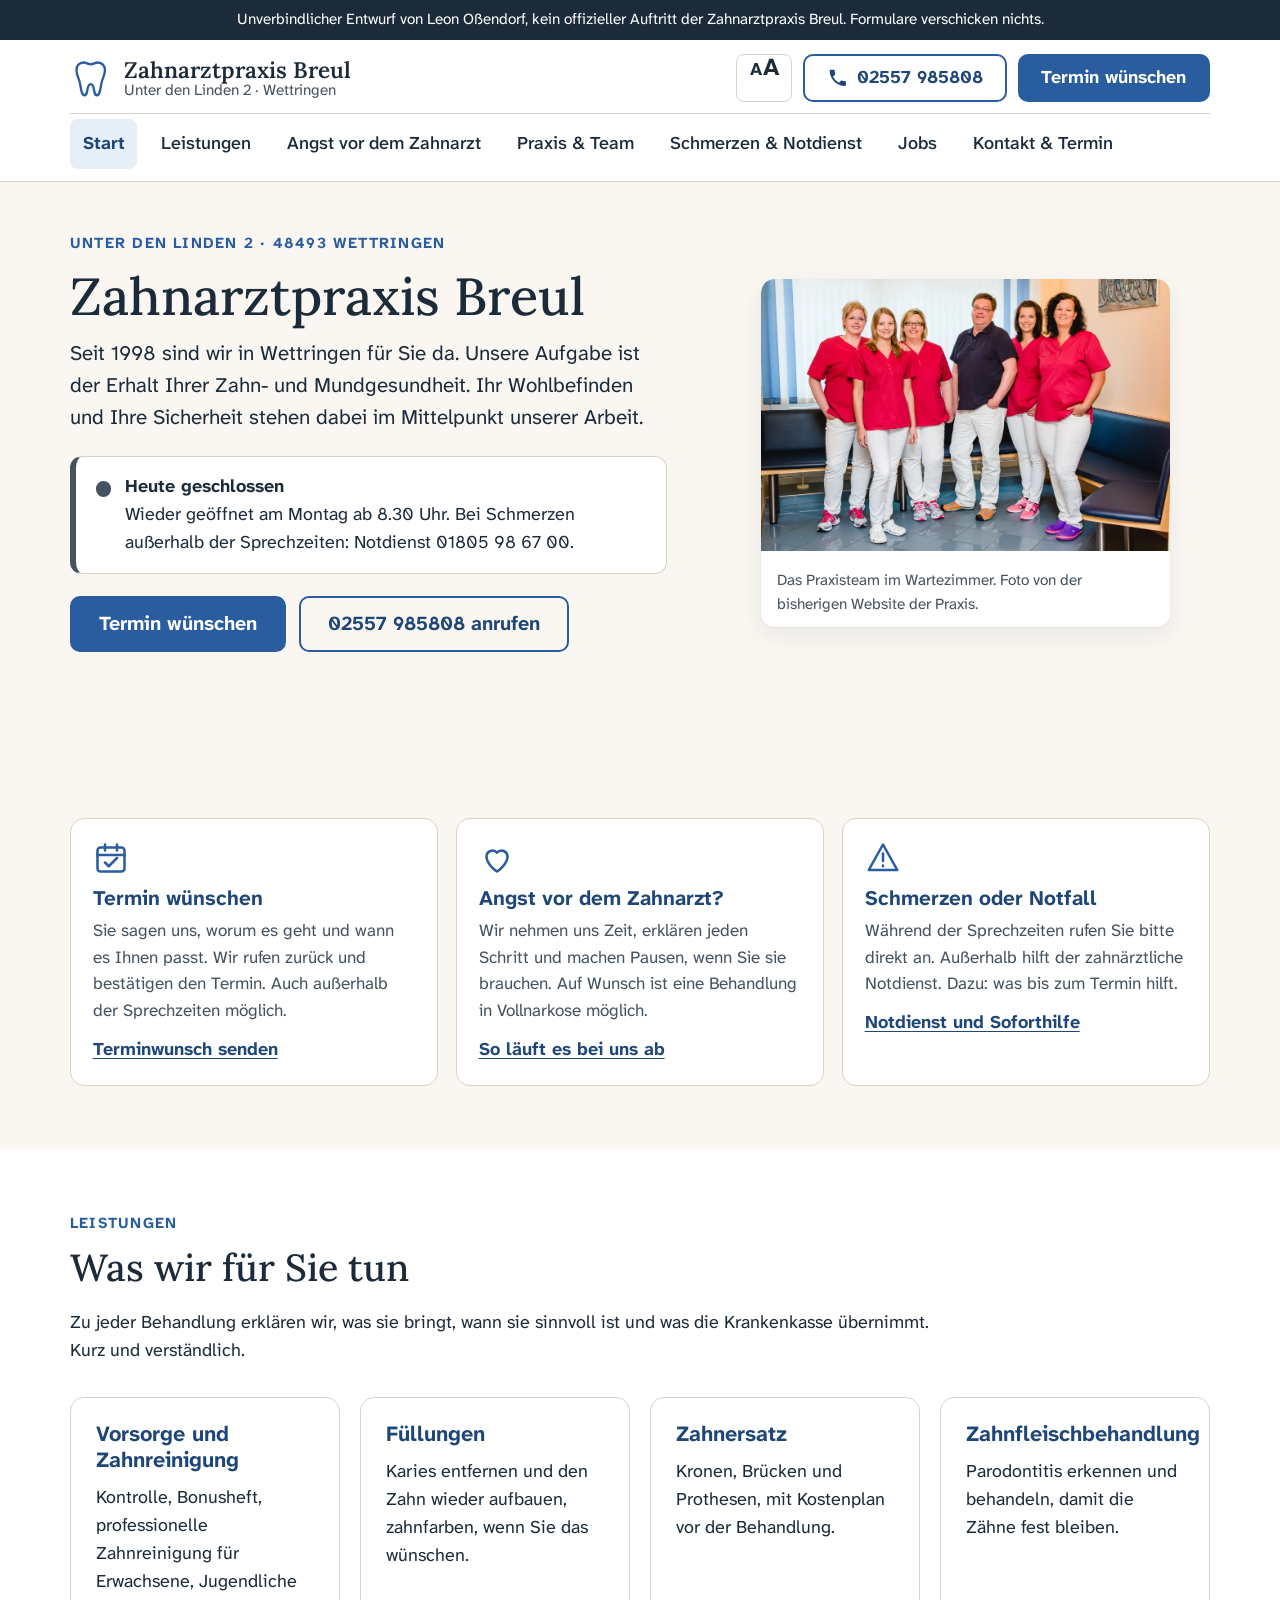
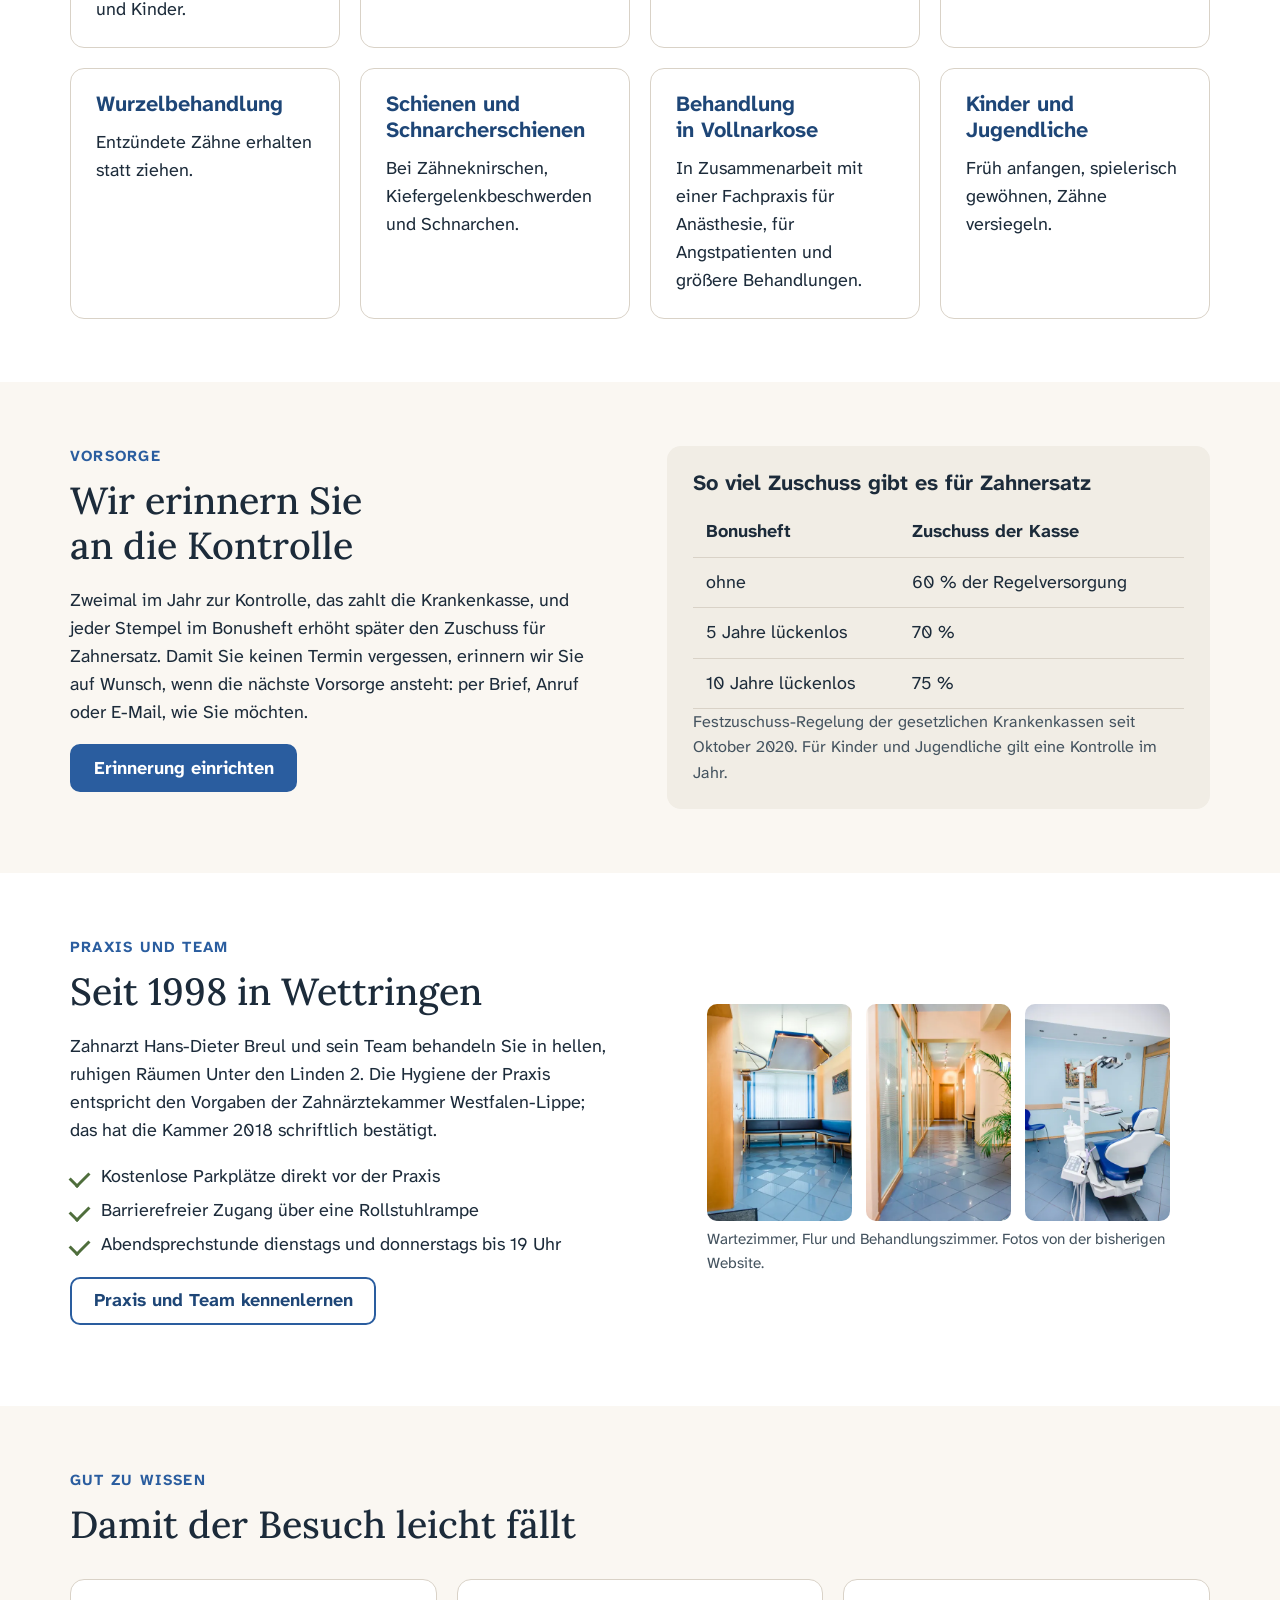
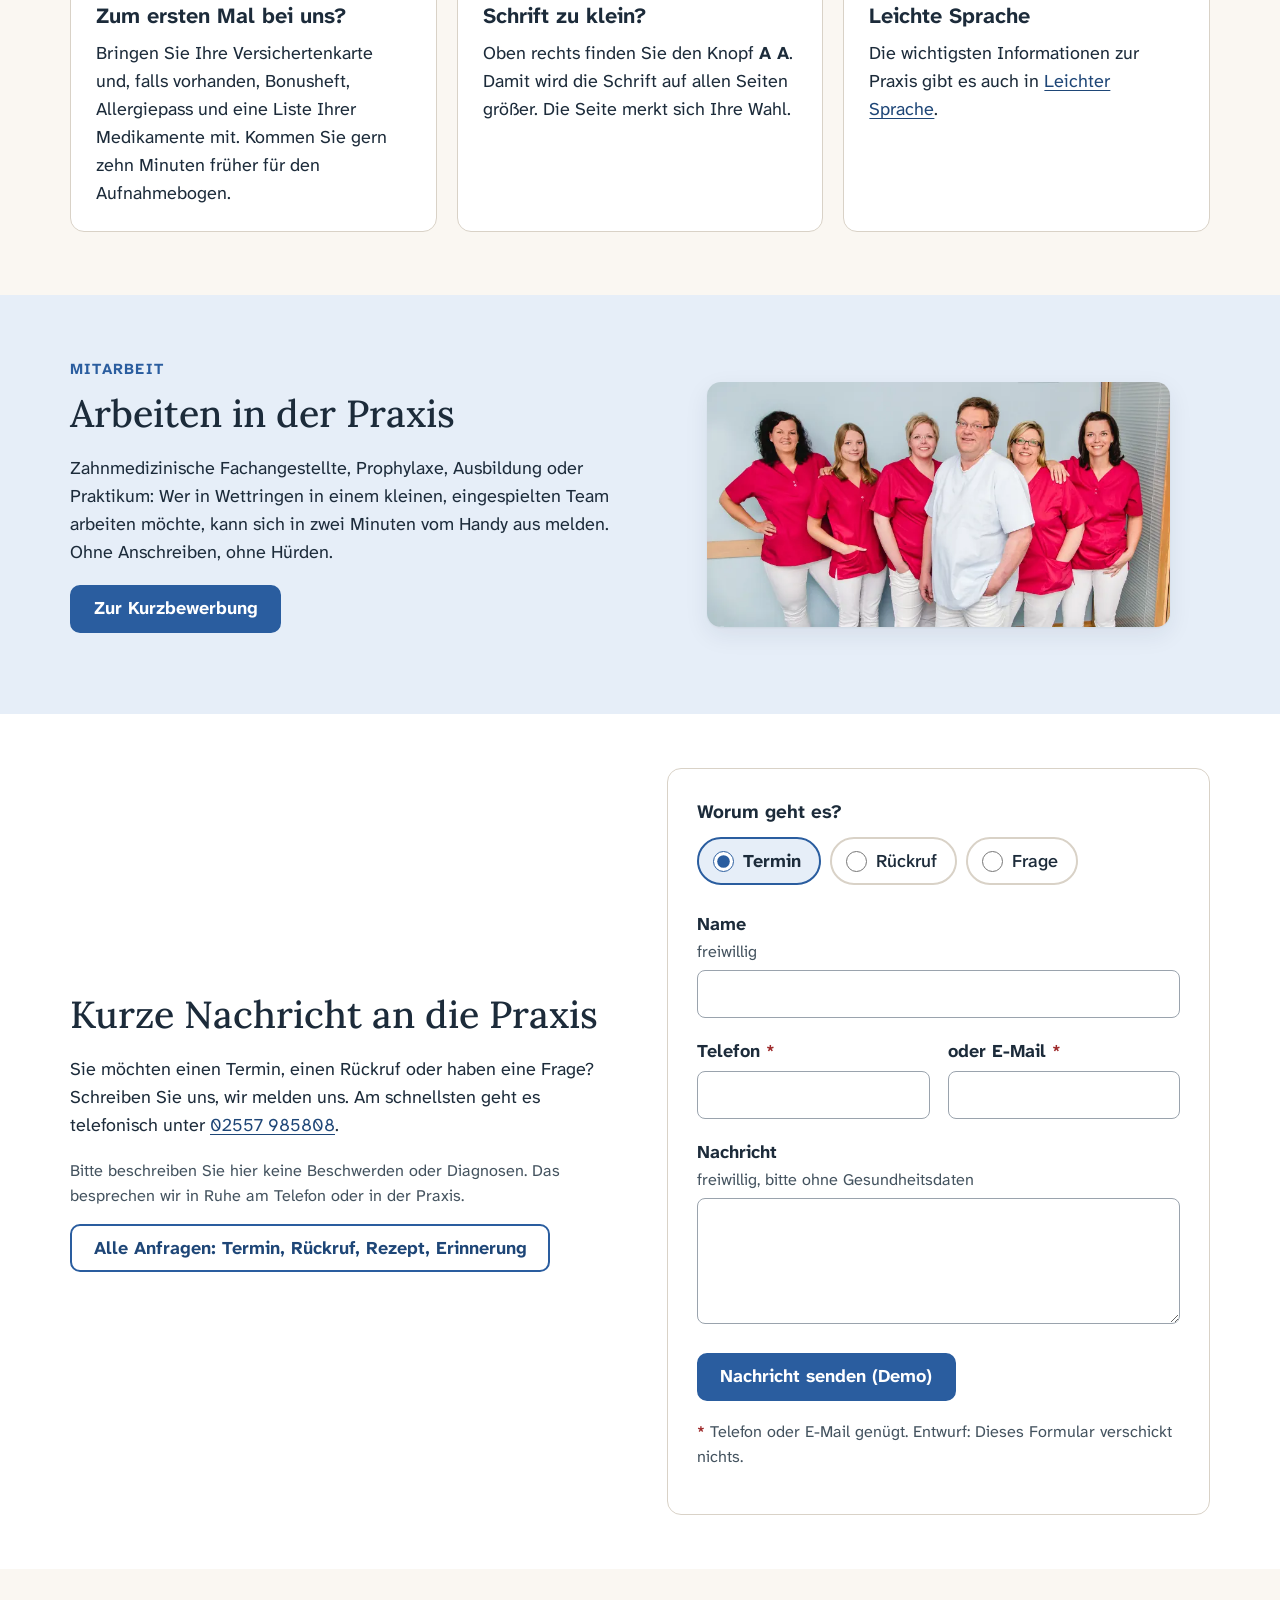
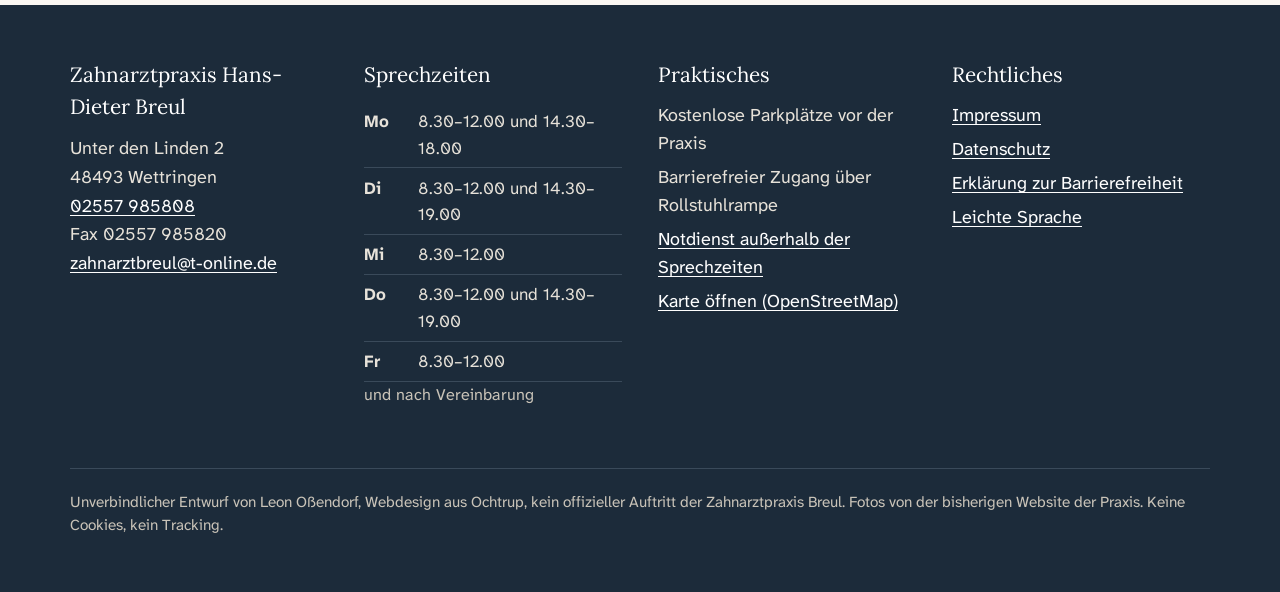
==== index.html @ e7b69e79 "Entwurf Zahnarztpraxis Breul: 11 Seiten, barrierefrei, Demo-Formulare Co-Authored-By: Claude Fable 5" ====
<!DOCTYPE html>
<html lang="de">
<head>
<meta charset="utf-8">
<meta name="viewport" content="width=device-width, initial-scale=1">
<title>Zahnarztpraxis in Wettringen · Zahnarztpraxis Breul, Wettringen</title>
<meta name="description" content="Zahnarztpraxis Hans-Dieter Breul, Unter den Linden 2, Wettringen. Seit 1998 für Sie da. Termin wünschen, Angst vor dem Zahnarzt, Schmerzen und Notdienst.">
<meta name="robots" content="noindex,nofollow">
<meta name="theme-color" content="#FAF7F2">
<link rel="icon" href="img/favicon.svg" type="image/svg+xml">
<link rel="preload" href="fonts/atkinson-var.woff2" as="font" type="font/woff2" crossorigin>
<link rel="preload" href="fonts/lora-var.woff2" as="font" type="font/woff2" crossorigin>
<link rel="stylesheet" href="css/main.css">
<script>try{if(localStorage.getItem('schrift')==='gross')document.documentElement.classList.add('schrift-gross')}catch(e){}</script>
</head>
<body class="seite-start">
<a class="skip" href="#inhalt">Zum Inhalt springen</a>
<header class="kopf">
  <p class="entwurf">Unverbindlicher Entwurf von Leon Oßendorf, kein offizieller Auftritt der Zahnarztpraxis Breul. Formulare verschicken nichts.</p>
  <div class="kopf-innen">
    <a class="marke" href="index.html" aria-label="Zahnarztpraxis Breul, zur Startseite">
      <svg class="marke-zahn" viewBox="0 0 32 32" aria-hidden="true" focusable="false"><path d="M10.5 3.5c-3.2 0-5.5 2.4-5.5 6 0 3.3 1.3 5.2 2.2 8.1.8 2.6 1 6 2 9.2.4 1.3 1.2 2 2 2 1.3 0 1.8-1.5 2.1-3.3.4-2.4.6-5.3 2.7-5.3s2.3 2.9 2.7 5.3c.3 1.8.8 3.3 2.1 3.3.8 0 1.6-.7 2-2 1-3.2 1.2-6.6 2-9.2.9-2.9 2.2-4.8 2.2-8.1 0-3.6-2.3-6-5.5-6-2.2 0-3.2 1.4-5.5 1.4s-3.3-1.4-5.5-1.4z"/></svg>
      <span class="marke-text"><span class="marke-name">Zahnarztpraxis Breul</span><span class="marke-ort">Unter den Linden 2 · Wettringen</span></span>
    </a>
    <nav class="haupt" aria-label="Hauptmenü">
      <button class="menue-knopf" type="button" aria-expanded="false" aria-controls="menue">Menü</button>
      <ul id="menue" class="menue">
        <li><a href="index.html" aria-current="page">Start</a></li>
        <li><a href="leistungen.html">Leistungen</a></li>
        <li><a href="angst.html">Angst vor dem Zahnarzt</a></li>
        <li><a href="praxis.html">Praxis &amp; Team</a></li>
        <li><a href="schmerzen.html">Schmerzen &amp; Notdienst</a></li>
        <li><a href="jobs.html">Jobs</a></li>
        <li><a href="kontakt.html">Kontakt &amp; Termin</a></li>
      </ul>
    </nav>
    <div class="kopf-aktionen">
      <button class="schrift-knopf" type="button" aria-pressed="false" title="Schrift größer oder kleiner">A<span aria-hidden="true">A</span><span class="sr">Schrift größer</span></button>
      <a class="knopf knopf-leise" href="tel:+492557985808"><svg viewBox="0 0 24 24" aria-hidden="true" focusable="false"><path d="M6.6 10.8a15.1 15.1 0 0 0 6.6 6.6l2.2-2.2a1 1 0 0 1 1-.25c1.1.37 2.3.57 3.6.57a1 1 0 0 1 1 1V20a1 1 0 0 1-1 1A17 17 0 0 1 3 4a1 1 0 0 1 1-1h3.5a1 1 0 0 1 1 1c0 1.25.2 2.45.57 3.57a1 1 0 0 1-.25 1L6.6 10.8z"/></svg>02557 985808</a>
      <a class="knopf" href="kontakt.html#termin">Termin wünschen</a>
    </div>
  </div>
</header>
<main id="inhalt" tabindex="-1">
<section class="hero">
  <div class="innen hero-raster">
    <div>
      <span class="ueberzeile">Unter den Linden 2 · 48493 Wettringen</span>
      <h1>Zahnarztpraxis Breul</h1>
      <p class="lead">Seit 1998 sind wir in Wettringen für Sie da. Unsere Aufgabe ist der Erhalt Ihrer Zahn- und Mundgesundheit. Ihr Wohlbefinden und Ihre Sicherheit stehen dabei im Mittelpunkt unserer Arbeit.</p>
      <div id="status-heute" class="status">
        <span class="status-punkt" aria-hidden="true"></span>
        <p><strong>Sprechzeiten</strong><span>Mo 8.30–12.00 und 14.30–18.00 · Di 8.30–12.00 und 14.30–19.00 · Mi 8.30–12.00 · Do 8.30–12.00 und 14.30–19.00 · Fr 8.30–12.00 Uhr, und nach Vereinbarung.</span></p>
      </div>
      <div class="knopfreihe">
        <a class="knopf knopf-gross" href="kontakt.html#termin">Termin wünschen</a>
        <a class="knopf knopf-leise knopf-gross" href="tel:+492557985808">02557 985808 anrufen</a>
      </div>
    </div>
    <figure class="hero-bild">
      <picture>
        <source srcset="img/team-wartezimmer.webp" type="image/webp">
        <img src="img/team-wartezimmer.jpg" width="1000" height="671" alt="Das Praxisteam der Zahnarztpraxis Breul: fünf Mitarbeiterinnen in roten Kasacks und Zahnarzt Hans-Dieter Breul in der Mitte, im Wartezimmer der Praxis." fetchpriority="high">
      </picture>
      <figcaption>Das Praxisteam im Wartezimmer. Foto von der bisherigen Website der Praxis.</figcaption>
    </figure>
  </div>
</section>

<section class="abschnitt" aria-labelledby="einstiege-titel">
  <div class="innen">
    <h2 id="einstiege-titel" class="sr">Schnell zum richtigen Weg</h2>
    <div class="einstiege">
      <a class="einstieg" href="kontakt.html#termin">
        <svg viewBox="0 0 24 24" aria-hidden="true" focusable="false"><rect x="3" y="5" width="18" height="16" rx="2"/><path d="M3 10h18M8 3v4M16 3v4M8 15l2.5 2.5L16 12"/></svg>
        <h3>Termin wünschen</h3>
        <p>Sie sagen uns, worum es geht und wann es Ihnen passt. Wir rufen zurück und bestätigen den Termin. Auch außerhalb der Sprechzeiten möglich.</p>
        <span class="weiter">Terminwunsch senden</span>
      </a>
      <a class="einstieg" href="angst.html">
        <svg viewBox="0 0 24 24" aria-hidden="true" focusable="false"><path d="M12 21s-7-4.6-7-10a4 4 0 0 1 7-2.6A4 4 0 0 1 19 11c0 5.4-7 10-7 10z"/></svg>
        <h3>Angst vor dem Zahnarzt?</h3>
        <p>Wir nehmen uns Zeit, erklären jeden Schritt und machen Pausen, wenn Sie sie brauchen. Auf Wunsch ist eine Behandlung in Vollnarkose möglich.</p>
        <span class="weiter">So läuft es bei uns ab</span>
      </a>
      <a class="einstieg" href="schmerzen.html">
        <svg viewBox="0 0 24 24" aria-hidden="true" focusable="false"><path d="M12 3 2.5 20h19L12 3z"/><path d="M12 9v5M12 17v.5"/></svg>
        <h3>Schmerzen oder Notfall</h3>
        <p>Während der Sprechzeiten rufen Sie bitte direkt an. Außerhalb hilft der zahnärztliche Notdienst. Dazu: was bis zum Termin hilft.</p>
        <span class="weiter">Notdienst und Soforthilfe</span>
      </a>
    </div>
  </div>
</section>

<section class="abschnitt abschnitt-hell" aria-labelledby="leistungen-titel">
  <div class="innen">
    <div class="abschnitt-kopf">
      <span class="ueberzeile">Leistungen</span>
      <h2 id="leistungen-titel">Was wir für Sie tun</h2>
      <p>Zu jeder Behandlung erklären wir, was sie bringt, wann sie sinnvoll ist und was die Krankenkasse übernimmt. Kurz und verständlich.</p>
    </div>
    <div class="raster raster-4">
      <a class="karte karte-link" href="leistungen.html#vorsorge"><h3>Vorsorge und Zahnreinigung</h3><p>Kontrolle, Bonusheft, professionelle Zahnreinigung für Erwachsene, Jugendliche und Kinder.</p></a>
      <a class="karte karte-link" href="leistungen.html#fuellungen"><h3>Füllungen</h3><p>Karies entfernen und den Zahn wieder aufbauen, zahnfarben, wenn Sie das wünschen.</p></a>
      <a class="karte karte-link" href="leistungen.html#zahnersatz"><h3>Zahnersatz</h3><p>Kronen, Brücken und Prothesen, mit Kostenplan vor der Behandlung.</p></a>
      <a class="karte karte-link" href="leistungen.html#zahnfleisch"><h3>Zahnfleischbehandlung</h3><p>Parodontitis erkennen und behandeln, damit die Zähne fest bleiben.</p></a>
      <a class="karte karte-link" href="leistungen.html#wurzel"><h3>Wurzelbehandlung</h3><p>Entzündete Zähne erhalten statt ziehen.</p></a>
      <a class="karte karte-link" href="leistungen.html#schienen"><h3>Schienen und Schnarcherschienen</h3><p>Bei Zähneknirschen, Kiefergelenkbeschwerden und Schnarchen.</p></a>
      <a class="karte karte-link" href="leistungen.html#narkose"><h3>Behandlung in Vollnarkose</h3><p>In Zusammenarbeit mit einer Fachpraxis für Anästhesie, für Angstpatienten und größere Behandlungen.</p></a>
      <a class="karte karte-link" href="leistungen.html#kinder"><h3>Kinder und Jugendliche</h3><p>Früh anfangen, spielerisch gewöhnen, Zähne versiegeln.</p></a>
    </div>
  </div>
</section>

<section class="abschnitt" aria-labelledby="recall-titel">
  <div class="innen zwei">
    <div>
      <span class="ueberzeile">Vorsorge</span>
      <h2 id="recall-titel">Wir erinnern Sie an die Kontrolle</h2>
      <p>Zweimal im Jahr zur Kontrolle, das zahlt die Krankenkasse, und jeder Stempel im Bonusheft erhöht später den Zuschuss für Zahnersatz. Damit Sie keinen Termin vergessen, erinnern wir Sie auf Wunsch, wenn die nächste Vorsorge ansteht: per Brief, Anruf oder E-Mail, wie Sie möchten.</p>
      <p><a class="knopf" href="kontakt.html#erinnerung">Erinnerung einrichten</a></p>
    </div>
    <div class="karte karte-ruhig">
      <h3>So viel Zuschuss gibt es für Zahnersatz</h3>
      <table class="tabelle" aria-label="Festzuschuss der Krankenkasse für Zahnersatz je nach Bonusheft">
        <tr><th scope="col">Bonusheft</th><th scope="col">Zuschuss der Kasse</th></tr>
        <tr><td>ohne</td><td>60 % der Regelversorgung</td></tr>
        <tr><td>5 Jahre lückenlos</td><td>70 %</td></tr>
        <tr><td>10 Jahre lückenlos</td><td>75 %</td></tr>
      </table>
      <p class="klein">Festzuschuss-Regelung der gesetzlichen Krankenkassen seit Oktober 2020. Für Kinder und Jugendliche gilt eine Kontrolle im Jahr.</p>
    </div>
  </div>
</section>

<section class="abschnitt abschnitt-hell" aria-labelledby="praxis-titel">
  <div class="innen">
    <div class="zwei">
      <div>
        <span class="ueberzeile">Praxis und Team</span>
        <h2 id="praxis-titel">Seit 1998 in Wettringen</h2>
        <p>Zahnarzt Hans-Dieter Breul und sein Team behandeln Sie in hellen, ruhigen Räumen Unter den Linden 2. Die Hygiene der Praxis entspricht den Vorgaben der Zahnärztekammer Westfalen-Lippe; das hat die Kammer 2018 schriftlich bestätigt.</p>
        <ul class="liste-haken">
          <li>Kostenlose Parkplätze direkt vor der Praxis</li>
          <li>Barrierefreier Zugang über eine Rollstuhlrampe</li>
          <li>Abendsprechstunde dienstags und donnerstags bis 19 Uhr</li>
        </ul>
        <p><a class="knopf knopf-leise" href="praxis.html">Praxis und Team kennenlernen</a></p>
      </div>
      <figure>
        <div class="bildzeile">
          <picture><source srcset="img/wartezimmer.webp" type="image/webp"><img src="img/wartezimmer.jpg" width="400" height="600" alt="Wartezimmer mit blauer Sitzbank, hellen Vorhängen und blau gefliestem Boden." loading="lazy"></picture>
          <picture><source srcset="img/flur.webp" type="image/webp"><img src="img/flur.jpg" width="400" height="600" alt="Heller Flur der Praxis mit Glaswänden, Holztüren und einer Palme." loading="lazy"></picture>
          <picture><source srcset="img/behandlungszimmer.webp" type="image/webp"><img src="img/behandlungszimmer.jpg" width="400" height="600" alt="Behandlungszimmer mit blauem Behandlungsstuhl und Bildschirm." loading="lazy"></picture>
        </div>
        <figcaption>Wartezimmer, Flur und Behandlungszimmer. Fotos von der bisherigen Website.</figcaption>
      </figure>
    </div>
  </div>
</section>

<section class="abschnitt" aria-labelledby="gut-titel">
  <div class="innen">
    <div class="abschnitt-kopf">
      <span class="ueberzeile">Gut zu wissen</span>
      <h2 id="gut-titel">Damit der Besuch leicht fällt</h2>
    </div>
    <div class="raster raster-3">
      <div class="karte"><h3>Zum ersten Mal bei uns?</h3><p>Bringen Sie Ihre Versichertenkarte und, falls vorhanden, Bonusheft, Allergiepass und eine Liste Ihrer Medikamente mit. Kommen Sie gern zehn Minuten früher für den Aufnahmebogen.</p></div>
      <div class="karte"><h3>Schrift zu klein?</h3><p>Oben rechts finden Sie den Knopf <strong>A A</strong>. Damit wird die Schrift auf allen Seiten größer. Die Seite merkt sich Ihre Wahl.</p></div>
      <div class="karte"><h3>Leichte Sprache</h3><p>Die wichtigsten Informationen zur Praxis gibt es auch in <a href="leichte-sprache.html">Leichter Sprache</a>.</p></div>
    </div>
  </div>
</section>

<section class="abschnitt abschnitt-blau" aria-labelledby="jobs-titel">
  <div class="innen zwei">
    <div>
      <span class="ueberzeile">Mitarbeit</span>
      <h2 id="jobs-titel">Arbeiten in der Praxis</h2>
      <p>Zahnmedizinische Fachangestellte, Prophylaxe, Ausbildung oder Praktikum: Wer in Wettringen in einem kleinen, eingespielten Team arbeiten möchte, kann sich in zwei Minuten vom Handy aus melden. Ohne Anschreiben, ohne Hürden.</p>
      <p><a class="knopf" href="jobs.html">Zur Kurzbewerbung</a></p>
    </div>
    <figure class="bild-rund">
      <picture><source srcset="img/team.webp" type="image/webp"><img src="img/team.jpg" width="756" height="400" alt="Das Team der Praxis vor einer hellblauen Wand, alle lächeln in die Kamera." loading="lazy"></picture>
    </figure>
  </div>
</section>

<section class="kurzform abschnitt-hell" aria-labelledby="kurzform-titel">
  <div class="innen">
    <div class="zwei">
      <div>
        <h2 id="kurzform-titel">Kurze Nachricht an die Praxis</h2>
        <p>Sie möchten einen Termin, einen Rückruf oder haben eine Frage? Schreiben Sie uns, wir melden uns. Am schnellsten geht es telefonisch unter <a href="tel:+492557985808">02557 985808</a>.</p>
        <p class="klein">Bitte beschreiben Sie hier keine Beschwerden oder Diagnosen. Das besprechen wir in Ruhe am Telefon oder in der Praxis.</p>
        <p><a href="kontakt.html" class="knopf knopf-leise">Alle Anfragen: Termin, Rückruf, Rezept, Erinnerung</a></p>
      </div>
      <form class="formular demo" data-bestaetigung="kurzform-ok" aria-describedby="kurzform-hinweis">
        <div class="fehler" role="alert"></div>
        <fieldset>
          <legend>Worum geht es?</legend>
          <div class="chips">
            <label class="chip"><input type="radio" name="kurz-anliegen" value="Termin" checked>Termin</label>
            <label class="chip"><input type="radio" name="kurz-anliegen" value="Rückruf">Rückruf</label>
            <label class="chip"><input type="radio" name="kurz-anliegen" value="Frage">Frage</label>
          </div>
        </fieldset>
        <div class="feld"><label for="kf-name">Name <span class="tipp">freiwillig</span></label><input id="kf-name" name="name" type="text" autocomplete="name"></div>
        <div class="zwei-felder">
          <div class="feld"><label for="kf-tel">Telefon <span class="pflicht" aria-hidden="true">*</span></label><input id="kf-tel" name="telefon" type="tel" autocomplete="tel" inputmode="tel"></div>
          <div class="feld"><label for="kf-mail">oder E-Mail <span class="pflicht" aria-hidden="true">*</span></label><input id="kf-mail" name="email" type="email" autocomplete="email" inputmode="email"></div>
        </div>
        <div class="feld"><label for="kf-text">Nachricht <span class="tipp">freiwillig, bitte ohne Gesundheitsdaten</span></label><textarea id="kf-text" name="nachricht" rows="3"></textarea></div>
        <button class="knopf" type="submit">Nachricht senden (Demo)</button>
        <p id="kurzform-hinweis" class="formular-hinweis"><span class="pflicht" aria-hidden="true">*</span> Telefon oder E-Mail genügt. Entwurf: Dieses Formular verschickt nichts.</p>
      </form>
      <div id="kurzform-ok" class="bestaetigung" role="status">
        <h3>Danke, Ihre Nachricht ist angekommen.</h3>
        <p>So würde es in der fertigen Website laufen: Die Praxis bekommt Ihre Nachricht per E-Mail und meldet sich in der Regel am nächsten Werktag während der Sprechzeiten. Bei Schmerzen rufen Sie bitte direkt an: <a href="tel:+492557985808">02557 985808</a>.</p>
      </div>
    </div>
  </div>
</section>

</main>
<footer class="fuss">
  <div class="fuss-innen">
    <div>
      <p class="fuss-titel">Zahnarztpraxis Hans-Dieter Breul</p>
      <address>Unter den Linden 2<br>48493 Wettringen<br><a href="tel:+492557985808">02557 985808</a><br>Fax 02557 985820<br><a href="mailto:zahnarztbreul@t-online.de">zahnarztbreul@t-online.de</a></address>
    </div>
    <div>
      <p class="fuss-titel">Sprechzeiten</p>
      <table class="zeiten" aria-label="Sprechzeiten">
        <tr><th scope="row">Mo</th><td>8.30–12.00 und 14.30–18.00</td></tr>
        <tr><th scope="row">Di</th><td>8.30–12.00 und 14.30–19.00</td></tr>
        <tr><th scope="row">Mi</th><td>8.30–12.00</td></tr>
        <tr><th scope="row">Do</th><td>8.30–12.00 und 14.30–19.00</td></tr>
        <tr><th scope="row">Fr</th><td>8.30–12.00</td></tr>
      </table>
      <p class="klein">und nach Vereinbarung</p>
    </div>
    <div>
      <p class="fuss-titel">Praktisches</p>
      <ul class="liste-schlicht">
        <li>Kostenlose Parkplätze vor der Praxis</li>
        <li>Barrierefreier Zugang über Rollstuhlrampe</li>
        <li><a href="schmerzen.html">Notdienst außerhalb der Sprechzeiten</a></li>
        <li><a href="https://www.openstreetmap.org/?mlat=52.2078&amp;mlon=7.3193#map=17/52.2078/7.3193" rel="noopener">Karte öffnen (OpenStreetMap)</a></li>
      </ul>
    </div>
    <div>
      <p class="fuss-titel">Rechtliches</p>
      <ul class="liste-schlicht">
        <li><a href="impressum.html">Impressum</a></li>
        <li><a href="datenschutz.html">Datenschutz</a></li>
        <li><a href="barrierefreiheit.html">Erklärung zur Barrierefreiheit</a></li>
        <li><a href="leichte-sprache.html">Leichte Sprache</a></li>
      </ul>
    </div>
  </div>
  <p class="fuss-hinweis">Unverbindlicher Entwurf von Leon Oßendorf, Webdesign aus Ochtrup, kein offizieller Auftritt der Zahnarztpraxis Breul. Fotos von der bisherigen Website der Praxis. Keine Cookies, kein Tracking.</p>
</footer>
<nav class="leiste" aria-label="Schnellzugriff">
  <a href="tel:+492557985808"><svg viewBox="0 0 24 24" aria-hidden="true" focusable="false"><path d="M6.6 10.8a15.1 15.1 0 0 0 6.6 6.6l2.2-2.2a1 1 0 0 1 1-.25c1.1.37 2.3.57 3.6.57a1 1 0 0 1 1 1V20a1 1 0 0 1-1 1A17 17 0 0 1 3 4a1 1 0 0 1 1-1h3.5a1 1 0 0 1 1 1c0 1.25.2 2.45.57 3.57a1 1 0 0 1-.25 1L6.6 10.8z"/></svg>Anrufen</a>
  <a href="kontakt.html#termin"><svg viewBox="0 0 24 24" aria-hidden="true" focusable="false"><path d="M7 2h2v2h6V2h2v2h3a1 1 0 0 1 1 1v15a2 2 0 0 1-2 2H5a2 2 0 0 1-2-2V5a1 1 0 0 1 1-1h3V2zm12 8H5v10h14V10z"/></svg>Termin</a>
  <a href="schmerzen.html"><svg viewBox="0 0 24 24" aria-hidden="true" focusable="false"><path d="M12 2 1 21h22L12 2zm0 6 6.5 11h-13L12 8zm-1 4v4h2v-4h-2zm0 5v2h2v-2h-2z"/></svg>Notdienst</a>
</nav>
<script src="js/main.js" defer></script>
</body>
</html>
---- css/main.css ----
/* Zahnarztpraxis Breul, Entwurf. Ruhig, hell, gut lesbar. Schriften lokal. */
@font-face{font-family:"Atkinson Hyperlegible Next";src:url("../fonts/atkinson-var.woff2") format("woff2");font-weight:200 800;font-display:swap}
@font-face{font-family:"Lora";src:url("../fonts/lora-var.woff2") format("woff2");font-weight:400 700;font-display:swap}

:root{
  --bg:#FAF7F2;
  --flaeche:#FFFFFF;
  --flaeche-2:#F1EDE5;
  --tinte:#1C2B3A;
  --tinte-2:#44535F;
  --blau:#2A5D9F;
  --blau-dunkel:#1E4677;
  --blau-hell:#E6EEF8;
  --gruen:#4F6E3C;
  --gruen-hell:#E7EEDD;
  --rot:#9E2A2B;
  --rot-hell:#F8E6E6;
  --linie:#D9D2C7;
  --fokus:#1C2B3A;
  --radius:14px;
  --mass:72ch;
  --schrift:"Atkinson Hyperlegible Next",system-ui,-apple-system,"Segoe UI",sans-serif;
  --serif:"Lora",Georgia,"Times New Roman",serif;
  --schatten:0 1px 2px rgba(28,43,58,.06),0 8px 24px rgba(28,43,58,.08);
}
html{font-size:112.5%;scroll-behavior:smooth;-webkit-text-size-adjust:100%}
html.schrift-gross{font-size:135%}
@media (prefers-reduced-motion:reduce){html{scroll-behavior:auto}*,*::before,*::after{transition:none!important;animation:none!important}}
*{box-sizing:border-box}
body{margin:0;background:var(--bg);color:var(--tinte);font-family:var(--schrift);line-height:1.55;font-weight:400}
img,svg{max-width:100%;height:auto;display:block}
h1,h2,h3,h4{font-family:var(--serif);font-weight:500;line-height:1.2;color:var(--tinte);margin:0 0 .5em;text-wrap:balance}
h1{font-size:clamp(1.9rem,1.2rem + 2.4vw,2.9rem)}
h2{font-size:clamp(1.5rem,1.1rem + 1.4vw,2.1rem)}
h3{font-size:1.2rem;font-family:var(--schrift);font-weight:700}
p,li,td,th,dd,dt,label,input,select,textarea,button{font-size:1rem}
p{margin:0 0 1em;max-width:var(--mass)}
ul,ol{padding-left:1.3em}
li{margin-bottom:.35em}
a{color:var(--blau-dunkel);text-decoration:underline;text-underline-offset:.15em;text-decoration-thickness:1px}
a:hover{color:var(--blau)}
:focus-visible{outline:3px solid var(--fokus);outline-offset:3px;box-shadow:0 0 0 6px #fff;border-radius:4px}
.sr{position:absolute!important;width:1px;height:1px;padding:0;margin:-1px;overflow:hidden;clip:rect(0,0,0,0);white-space:nowrap;border:0}
.skip{position:absolute;left:1rem;top:-5rem;background:var(--tinte);color:#fff;padding:.7rem 1rem;border-radius:8px;z-index:100;font-weight:700}
.skip:focus{top:1rem}
.klein{font-size:.9rem;color:var(--tinte-2)}
.lead{font-size:1.15rem;max-width:60ch}
.serif{font-family:var(--serif)}
.mitte{text-align:center}
.innen{width:min(1140px,100% - 2.5rem);margin-inline:auto}
.abschnitt{padding:3.5rem 0}
.abschnitt-hell{background:var(--flaeche)}
.abschnitt-blau{background:var(--blau-hell)}
.abschnitt-kopf{max-width:var(--mass);margin-bottom:1.8rem}
.abschnitt-kopf p{margin-bottom:0}
.ueberzeile{display:block;font-family:var(--schrift);font-weight:700;font-size:.85rem;letter-spacing:.08em;text-transform:uppercase;color:var(--blau);margin-bottom:.5rem}

/* Entwurfshinweis */
.entwurf{margin:0;background:var(--tinte);color:#fff;font-size:.85rem;text-align:center;padding:.45rem 1rem;max-width:none}

/* Kopf */
.kopf{background:var(--flaeche);border-bottom:1px solid var(--linie)}
.kopf-innen{width:min(1140px,100% - 2.5rem);margin-inline:auto;display:grid;grid-template-columns:1fr auto;grid-template-areas:"marke aktionen" "haupt haupt";gap:.6rem 1.5rem;align-items:center;padding:.8rem 0 0}
.marke{grid-area:marke}.kopf-aktionen{grid-area:aktionen}.haupt{grid-area:haupt;border-top:1px solid var(--linie);padding:.3rem 0}
.marke{display:flex;align-items:center;gap:.7rem;text-decoration:none;color:var(--tinte)}
.marke-zahn{width:2.3rem;height:2.3rem;fill:none;stroke:var(--blau);stroke-width:1.8;stroke-linejoin:round;flex:none}
.marke-text{display:flex;flex-direction:column;line-height:1.15}
.marke-name{font-family:var(--serif);font-size:1.25rem;font-weight:600}
.marke-ort{font-size:.85rem;color:var(--tinte-2)}
.haupt{grid-column:1 / -1}
.menue{list-style:none;margin:0;padding:0;display:flex;flex-wrap:wrap;gap:.2rem .3rem}
.menue a{display:block;padding:.55rem .8rem;border-radius:8px;text-decoration:none;font-weight:500;color:var(--tinte)}
.menue a:hover{background:var(--flaeche-2)}
.menue a[aria-current="page"]{background:var(--blau-hell);color:var(--blau-dunkel);font-weight:700}
.menue-knopf{display:none}
.kopf-aktionen{display:flex;gap:.6rem;align-items:center;justify-content:flex-end;flex-wrap:wrap}
.schrift-knopf{background:none;border:1px solid var(--linie);border-radius:8px;min-height:48px;min-width:48px;padding:0 .7rem;font-family:var(--schrift);font-weight:700;color:var(--tinte);cursor:pointer;display:inline-flex;align-items:baseline;gap:.05rem;line-height:1}
.schrift-knopf span[aria-hidden]{font-size:1.35em}
.schrift-knopf[aria-pressed="true"]{background:var(--blau-hell);border-color:var(--blau)}
.schrift-knopf:hover{background:var(--flaeche-2)}
@media (min-width:980px){
  .menue{justify-content:flex-start;gap:.2rem .6rem}
  .menue a{padding:.6rem .7rem}
}
@media (max-width:979px){
  .menue-knopf{display:inline-flex;align-items:center;min-height:48px;padding:0 1rem;border:1px solid var(--linie);border-radius:8px;background:var(--flaeche);font-family:var(--schrift);font-weight:700;font-size:1rem;color:var(--tinte);cursor:pointer}
  .menue-knopf::before{content:"";width:1.1rem;height:.8rem;margin-right:.6rem;background:linear-gradient(var(--tinte) 0 2px,transparent 2px 5px,var(--tinte) 5px 7px,transparent 7px 10px,var(--tinte) 10px 12px)}
  .menue{display:none;flex-direction:column;margin-top:.3rem;padding-bottom:.4rem}
  .menue.offen{display:flex}
  .menue a{padding:.8rem .6rem;font-size:1.05rem}
  .haupt{padding:.5rem 0 .2rem}
  .kopf-aktionen .knopf-leise{display:none}
}
@media (max-width:560px){.kopf-aktionen .knopf{display:none}.marke-ort{display:none}}

/* Knöpfe */
.knopf{display:inline-flex;align-items:center;justify-content:center;gap:.5rem;min-height:48px;padding:.6rem 1.2rem;border-radius:10px;background:var(--blau);color:#fff;text-decoration:none;font-weight:700;border:2px solid var(--blau);cursor:pointer;font-family:var(--schrift);line-height:1.2;text-align:center}
.knopf:hover{background:var(--blau-dunkel);border-color:var(--blau-dunkel);color:#fff}
.knopf svg{width:1.2em;height:1.2em;fill:currentColor;flex:none}
.knopf-leise{background:transparent;color:var(--blau-dunkel);border-color:var(--blau)}
.knopf-leise:hover{background:var(--blau-hell);color:var(--blau-dunkel)}
.knopf-gross{font-size:1.1rem;padding:.8rem 1.5rem}
.knopfreihe{display:flex;flex-wrap:wrap;gap:.7rem;margin:1.2rem 0}

/* Hero */
.hero{padding:2.8rem 0 3rem}
.hero-raster{display:grid;gap:2rem;align-items:start}
@media (min-width:900px){.hero-raster{grid-template-columns:1.1fr .9fr;gap:3rem;align-items:center}}
.hero h1{margin-bottom:.6rem}
.hero-bild{border-radius:var(--radius);overflow:hidden;box-shadow:var(--schatten);background:var(--flaeche)}
.hero-bild img{width:100%;aspect-ratio:3/2;object-fit:cover}
.hero-bild figcaption{font-size:.85rem;color:var(--tinte-2);padding:.6rem .9rem;background:var(--flaeche)}

/* Status heute */
.status{display:flex;gap:.8rem;align-items:flex-start;background:var(--flaeche);border:1px solid var(--linie);border-left:6px solid var(--gruen);border-radius:12px;padding:.9rem 1.1rem;margin:1.2rem 0;max-width:40rem}
.status.zu{border-left-color:var(--tinte-2)}
.status.hinweis{border-left-color:var(--rot)}
.status-punkt{width:.85rem;height:.85rem;border-radius:50%;background:var(--gruen);margin-top:.45rem;flex:none}
.status.zu .status-punkt{background:var(--tinte-2)}
.status.hinweis .status-punkt{background:var(--rot)}
.status p{margin:0}
.status strong{display:block}

/* Einstiege */
.einstiege{display:grid;gap:1rem;margin-top:1.5rem}
@media (min-width:640px){.einstiege{grid-template-columns:repeat(3,1fr)}}
.einstieg{display:block;background:var(--flaeche);border:1px solid var(--linie);border-radius:var(--radius);padding:1.2rem;text-decoration:none;color:var(--tinte);transition:box-shadow .2s,border-color .2s}
.einstieg:hover{box-shadow:var(--schatten);border-color:var(--blau)}
.einstieg h2,.einstieg h3{font-size:1.15rem;font-family:var(--schrift);font-weight:700;margin:.6rem 0 .3rem;color:var(--blau-dunkel)}
.einstieg p{margin:0;font-size:.95rem;color:var(--tinte-2)}
.einstieg svg{width:2rem;height:2rem;fill:none;stroke:var(--blau);stroke-width:1.7;stroke-linecap:round;stroke-linejoin:round}
.einstieg .weiter{display:inline-block;margin-top:.7rem;font-weight:700;color:var(--blau-dunkel);text-decoration:underline;text-underline-offset:.15em}

/* Karten / Raster */
.raster{display:grid;gap:1.1rem}
.raster-2{grid-template-columns:repeat(auto-fit,minmax(min(100%,20rem),1fr))}
.raster-3{grid-template-columns:repeat(auto-fit,minmax(min(100%,16rem),1fr))}
.raster-4{grid-template-columns:repeat(auto-fit,minmax(min(100%,14rem),1fr))}
.karte{background:var(--flaeche);border:1px solid var(--linie);border-radius:var(--radius);padding:1.3rem 1.4rem}
.karte h3{margin-top:0}
.karte p:last-child{margin-bottom:0}
.karte-link{display:block;text-decoration:none;color:inherit;transition:box-shadow .2s,border-color .2s}
.karte-link:hover{box-shadow:var(--schatten);border-color:var(--blau)}
.karte-link h3{color:var(--blau-dunkel)}
.karte-link .weiter{font-weight:700;text-decoration:underline;text-underline-offset:.15em;color:var(--blau-dunkel)}
.karte-ruhig{background:var(--flaeche-2);border-color:transparent}

/* Zweispaltig Text/Bild */
.zwei{display:grid;gap:2rem;align-items:center}
@media (min-width:860px){.zwei{grid-template-columns:1fr 1fr;gap:3rem}.zwei.umgekehrt>:first-child{order:2}}
.bild-rund{border-radius:var(--radius);overflow:hidden;box-shadow:var(--schatten)}
.bild-rund img{width:100%;object-fit:cover}
.bildzeile{display:grid;grid-template-columns:repeat(3,1fr);gap:.8rem}
.bildzeile img{aspect-ratio:2/3;object-fit:cover;border-radius:10px;width:100%}
figcaption{font-size:.85rem;color:var(--tinte-2);margin-top:.4rem}

/* Listen */
.liste-schlicht{list-style:none;padding:0;margin:0}
.liste-haken{list-style:none;padding:0}
.liste-haken li{padding-left:1.7em;position:relative}
.liste-haken li::before{content:"";position:absolute;left:0;top:.45em;width:.9em;height:.5em;border-left:3px solid var(--gruen);border-bottom:3px solid var(--gruen);transform:rotate(-45deg)}
.schritte{list-style:none;padding:0;counter-reset:s;display:grid;gap:1rem}
@media (min-width:760px){.schritte{grid-template-columns:repeat(auto-fit,minmax(14rem,1fr))}}
.schritte li{counter-increment:s;background:var(--flaeche);border:1px solid var(--linie);border-radius:var(--radius);padding:1.2rem 1.2rem 1.2rem 3.6rem;position:relative;margin:0}
.schritte li::before{content:counter(s);position:absolute;left:1.1rem;top:1.05rem;width:1.8rem;height:1.8rem;border-radius:50%;background:var(--blau);color:#fff;font-weight:700;display:grid;place-items:center;font-size:.95rem}
.schritte h3{margin:0 0 .3rem;font-size:1.05rem}
.schritte p{margin:0;font-size:.95rem}

/* Tabellen */
.zeiten{border-collapse:collapse;width:100%;max-width:28rem}
.zeiten th,.zeiten td{text-align:left;padding:.35rem .6rem .35rem 0;vertical-align:top;border-bottom:1px solid var(--linie)}
.zeiten th{font-weight:700;width:3rem}
.tabelle{border-collapse:collapse;width:100%}
.tabelle th,.tabelle td{text-align:left;padding:.6rem .7rem;border-bottom:1px solid var(--linie);vertical-align:top}
.tabelle th{background:var(--flaeche-2)}

/* Leistungen (Detail) */
.leistung{padding:2rem 0;border-bottom:1px solid var(--linie);scroll-margin-top:6rem}
.leistung:last-child{border-bottom:0}
.leistung-raster{display:grid;gap:1rem 2rem}
@media (min-width:860px){.leistung-raster{grid-template-columns:1fr 1fr 1fr}}
.leistung dl{margin:0}
.leistung dt{font-weight:700;color:var(--blau-dunkel);margin-bottom:.2rem}
.leistung dd{margin:0 0 1rem}
.sprungliste{display:flex;flex-wrap:wrap;gap:.5rem;list-style:none;padding:0;margin:1rem 0 0}
.sprungliste a{display:inline-block;padding:.45rem .8rem;border:1px solid var(--linie);border-radius:999px;background:var(--flaeche);text-decoration:none;font-weight:500;color:var(--tinte)}
.sprungliste a:hover{border-color:var(--blau);color:var(--blau-dunkel)}

/* Hinweiskästen */
.kasten{border-radius:var(--radius);padding:1.2rem 1.4rem;margin:1.5rem 0;border:1px solid var(--linie);background:var(--flaeche)}
.kasten p:last-child,.kasten ul:last-child{margin-bottom:0}
.kasten-notfall{background:var(--rot-hell);border-color:#E3B9B9}
.kasten-notfall h2,.kasten-notfall h3{color:var(--rot)}
.kasten-gruen{background:var(--gruen-hell);border-color:#C9D7B8}
.kasten-blau{background:var(--blau-hell);border-color:#BFD0E8}
.nummer-gross{font-size:1.6rem;font-weight:700;font-family:var(--schrift);text-decoration:none;color:var(--tinte);display:inline-block;margin:.2rem 0}

/* Formulare */
.formular{background:var(--flaeche);border:1px solid var(--linie);border-radius:var(--radius);padding:1.6rem;max-width:46rem}
.formular fieldset{border:0;padding:0;margin:0 0 1.4rem}
.formular legend{font-weight:700;margin-bottom:.6rem;padding:0;font-size:1.05rem}
.feld{margin-bottom:1.1rem}
.feld label,.feld .label{display:block;font-weight:700;margin-bottom:.3rem}
.feld .tipp{display:block;font-weight:400;font-size:.9rem;color:var(--tinte-2);margin-bottom:.35rem}
.feld input[type="text"],.feld input[type="tel"],.feld input[type="email"],.feld select,.feld textarea{width:100%;min-height:48px;padding:.6rem .8rem;border:1px solid #9AA3AD;border-radius:8px;font-family:inherit;font-size:1rem;background:#fff;color:var(--tinte)}
.feld textarea{min-height:7rem;resize:vertical}
.feld input[type="file"]{display:block;width:100%;max-width:100%;min-width:0;font-size:.95rem;padding:.5rem 0}
.formular,.zwei>*,.raster>*{min-width:0}
.zwei .schritte{grid-template-columns:1fr}
.feld input:focus-visible,.feld select:focus-visible,.feld textarea:focus-visible{outline:3px solid var(--fokus);outline-offset:2px;border-color:var(--blau)}
.chips{display:flex;flex-wrap:wrap;gap:.5rem}
.chip{position:relative;display:inline-flex;align-items:center;gap:.5rem;min-height:48px;padding:.4rem 1rem .4rem .8rem;border:2px solid var(--linie);border-radius:999px;background:#fff;cursor:pointer;font-weight:500}
.chip input{width:1.15rem;height:1.15rem;margin:0;accent-color:var(--blau);flex:none}
.chip:has(input:checked){border-color:var(--blau);background:var(--blau-hell);font-weight:700}
.chip:has(input:focus-visible){outline:3px solid var(--fokus);outline-offset:3px}
.chip:hover{border-color:var(--blau)}
.zwei-felder{display:grid;gap:1rem}
@media (min-width:600px){.zwei-felder{grid-template-columns:1fr 1fr}}
.oder{text-align:center;color:var(--tinte-2);font-weight:700;margin:-.3rem 0 .6rem}
.fehler{display:none;background:var(--rot-hell);border:1px solid #E3B9B9;color:var(--rot);border-radius:8px;padding:.7rem 1rem;margin-bottom:1rem;font-weight:700}
.fehler.sichtbar{display:block}
.pflicht{color:var(--rot);font-weight:700}
.formular-hinweis{font-size:.9rem;color:var(--tinte-2);margin-top:1rem}
.bestaetigung{display:none;background:var(--gruen-hell);border:1px solid #C9D7B8;border-radius:var(--radius);padding:1.4rem 1.6rem;max-width:46rem}
.bestaetigung.sichtbar{display:block}
.bestaetigung h3{margin-top:0;color:var(--gruen)}
.weiche[hidden]{display:none}
.kurzform{padding:3rem 0}

/* Team */
.personen{display:grid;gap:1rem}
@media (min-width:600px){.personen{grid-template-columns:repeat(auto-fit,minmax(14rem,1fr))}}
.person{background:var(--flaeche);border:1px solid var(--linie);border-radius:var(--radius);padding:1.1rem 1.2rem}
.person strong{display:block;font-size:1.05rem}
.person span{color:var(--tinte-2);font-size:.95rem}
.portraet{display:grid;gap:1.5rem;align-items:start}
@media (min-width:760px){.portraet{grid-template-columns:18rem 1fr}}
.portraet img{border-radius:var(--radius);width:100%;box-shadow:var(--schatten)}

/* Fuß */
.fuss{background:var(--tinte);color:#E7E2D9;padding:3rem 0 6rem;margin-top:2rem}
.fuss a{color:#fff}
.fuss-innen{width:min(1140px,100% - 2.5rem);margin-inline:auto;display:grid;gap:2rem;grid-template-columns:repeat(auto-fit,minmax(min(100%,14rem),1fr))}
.fuss-titel{font-family:var(--serif);font-size:1.15rem;color:#fff;margin-bottom:.6rem}
.fuss address{font-style:normal;line-height:1.6}
.fuss .zeiten th,.fuss .zeiten td{border-color:#3A4A5A;color:#E7E2D9;font-size:.95rem}
.fuss .klein{color:#C9C3B8}
.fuss-hinweis{width:min(1140px,100% - 2.5rem);margin:2.5rem auto 0;font-size:.85rem;color:#C9C3B8;border-top:1px solid #3A4A5A;padding-top:1.2rem;max-width:none}
@media (min-width:980px){.fuss{padding-bottom:3rem}}

/* Handy-Leiste */
.leiste{position:fixed;left:0;right:0;bottom:0;display:grid;grid-template-columns:repeat(3,1fr);background:var(--flaeche);border-top:1px solid var(--linie);z-index:60;padding-bottom:env(safe-area-inset-bottom)}
.leiste a{display:flex;flex-direction:column;align-items:center;justify-content:center;gap:.15rem;min-height:3.6rem;text-decoration:none;font-size:.85rem;font-weight:700;color:var(--blau-dunkel)}
.leiste svg{width:1.4rem;height:1.4rem;fill:currentColor}
.leiste a:focus-visible{outline-offset:-4px;box-shadow:none}
@media (min-width:980px){.leiste{display:none}}

/* Leichte Sprache */
.leicht{font-size:1.15rem;line-height:1.7}
.leicht p,.leicht li{max-width:50ch}
.leicht h2{margin-top:2rem}

/* Druck */
@media print{.entwurf,.leiste,.kopf-aktionen,.menue-knopf,.skip{display:none}.kopf{position:static}body{background:#fff}}
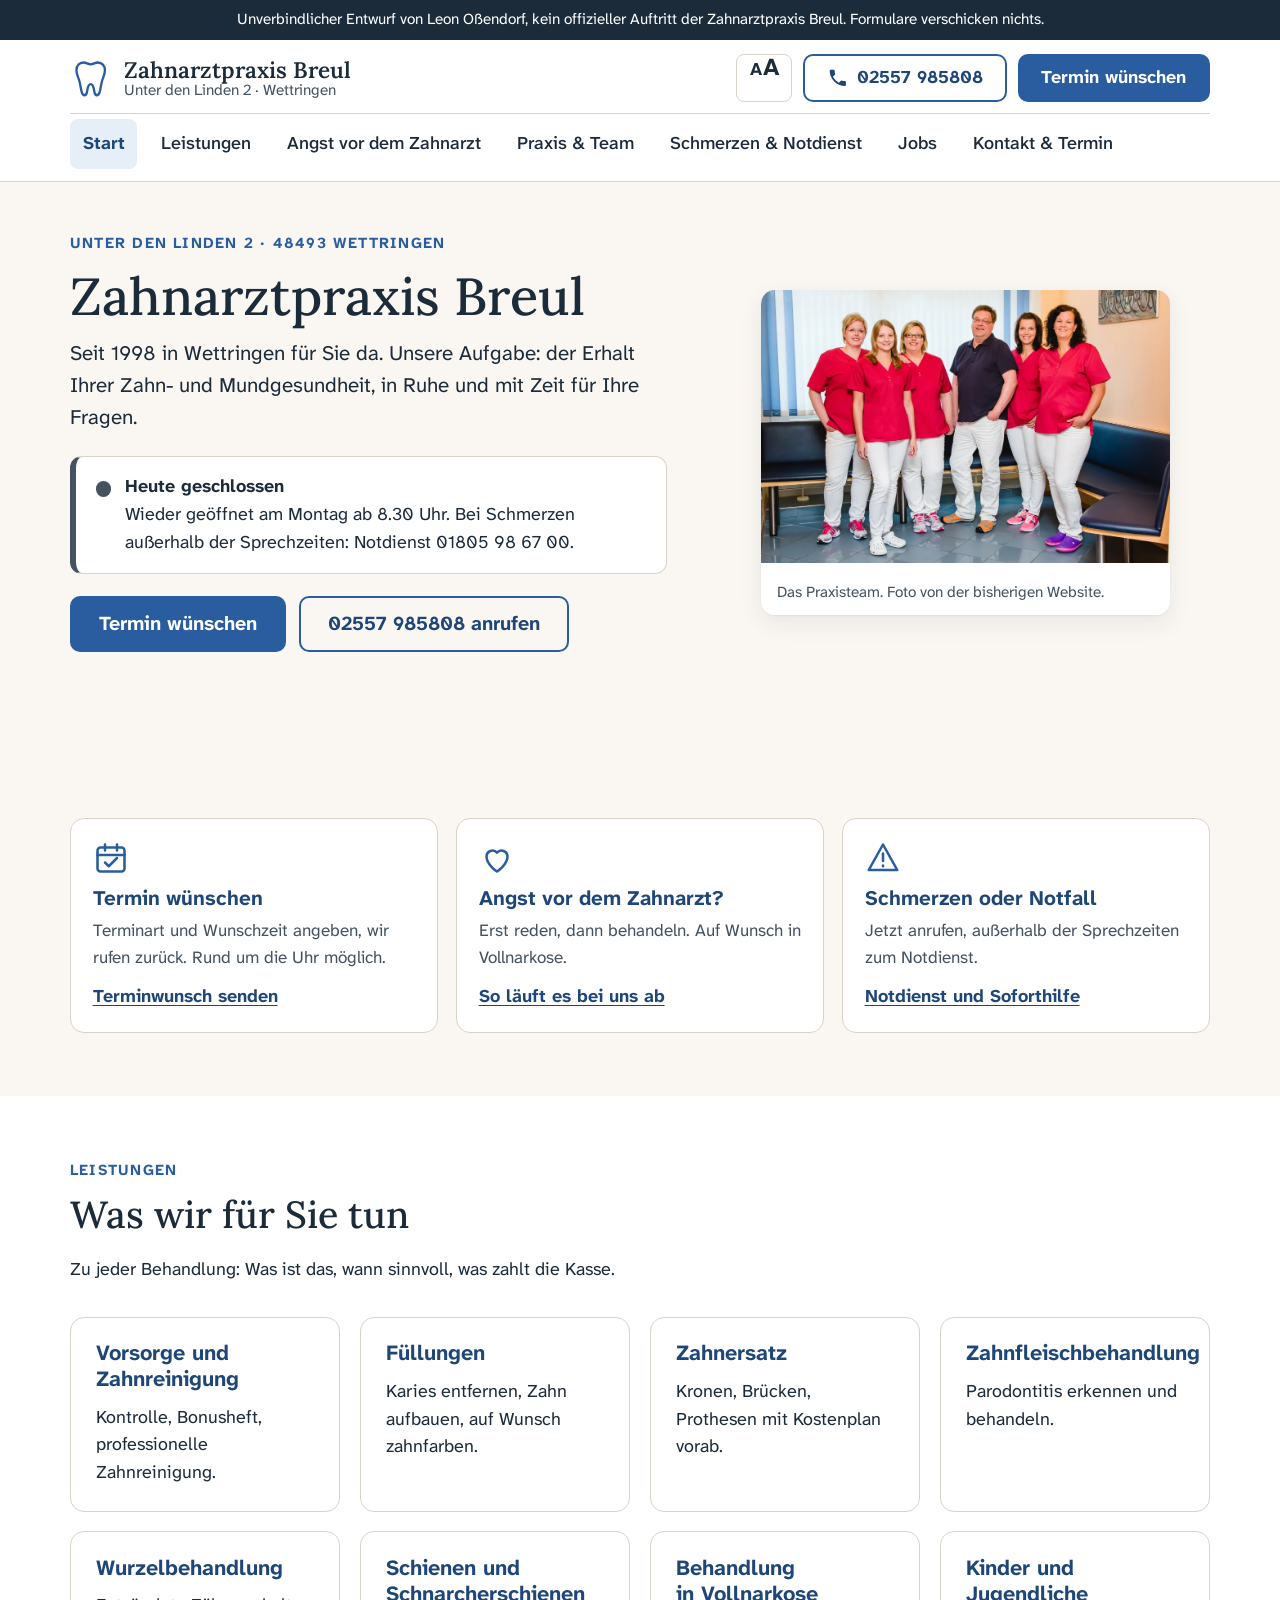
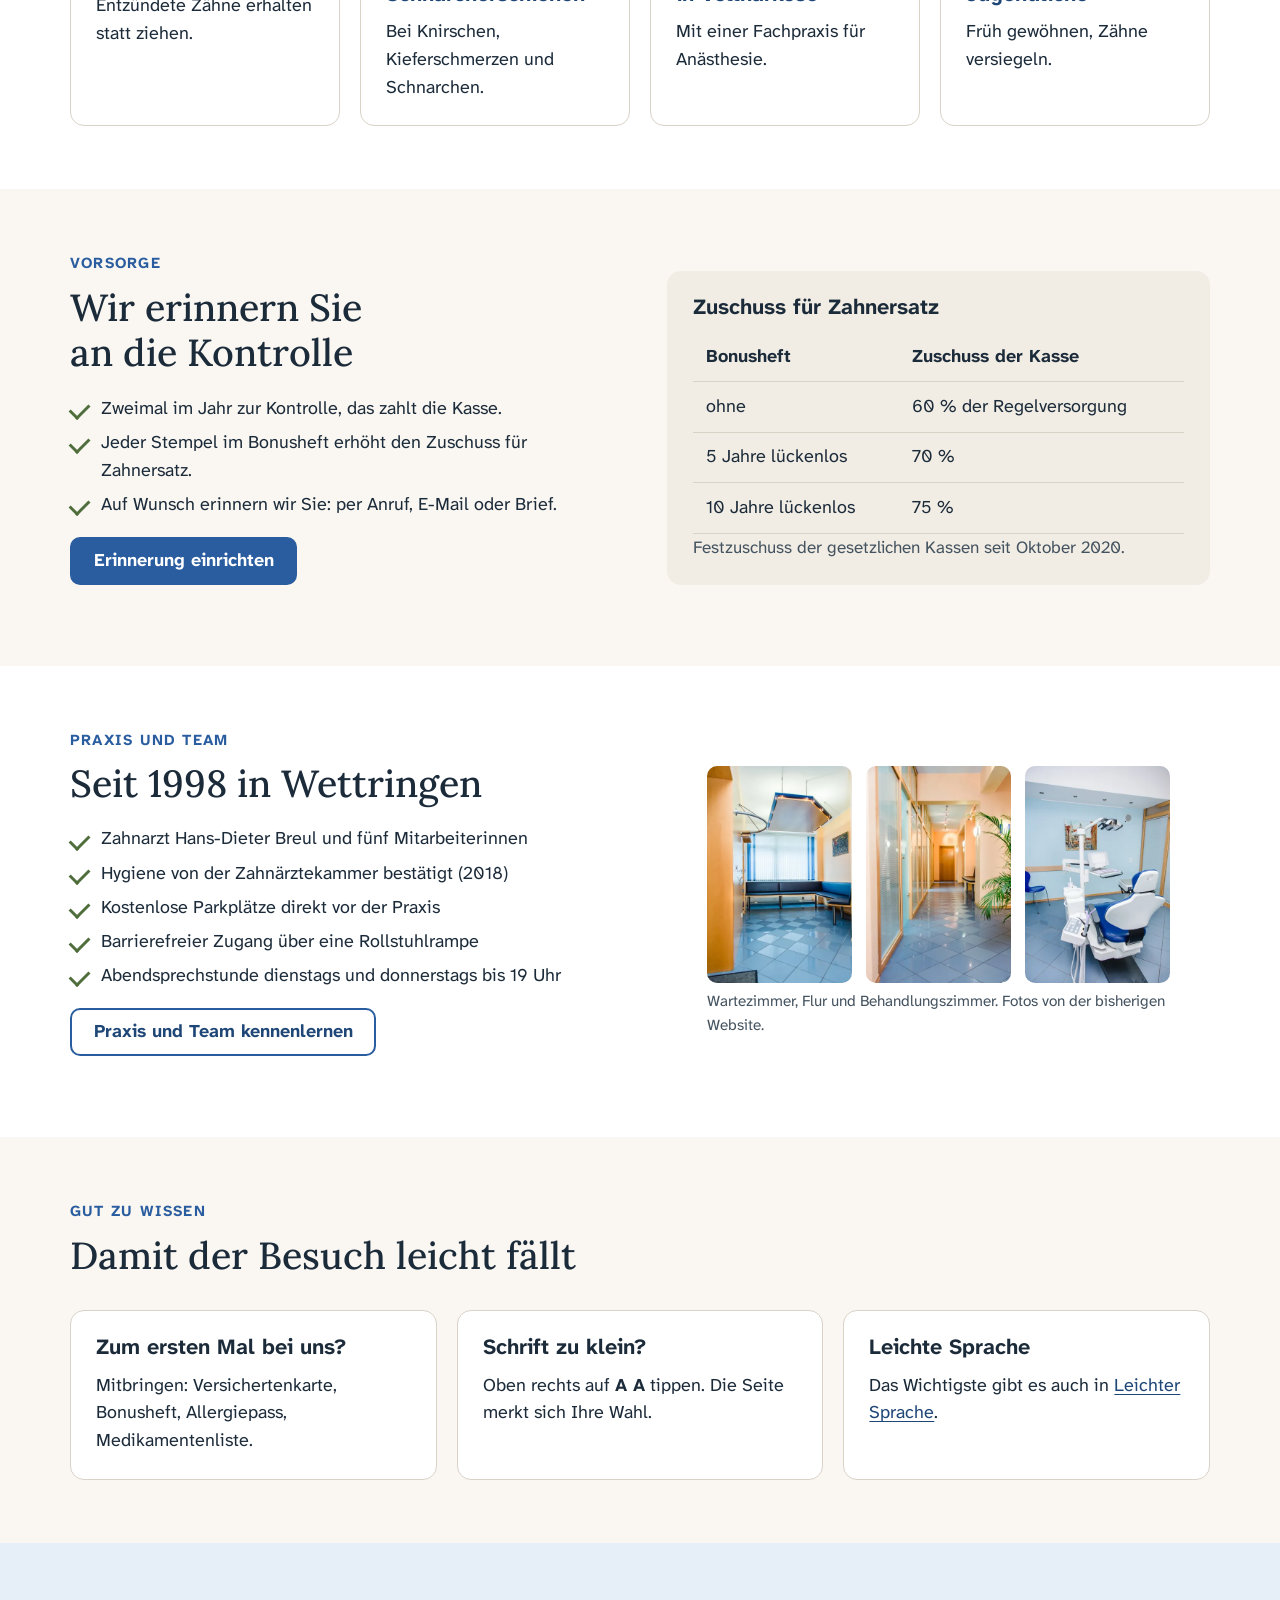
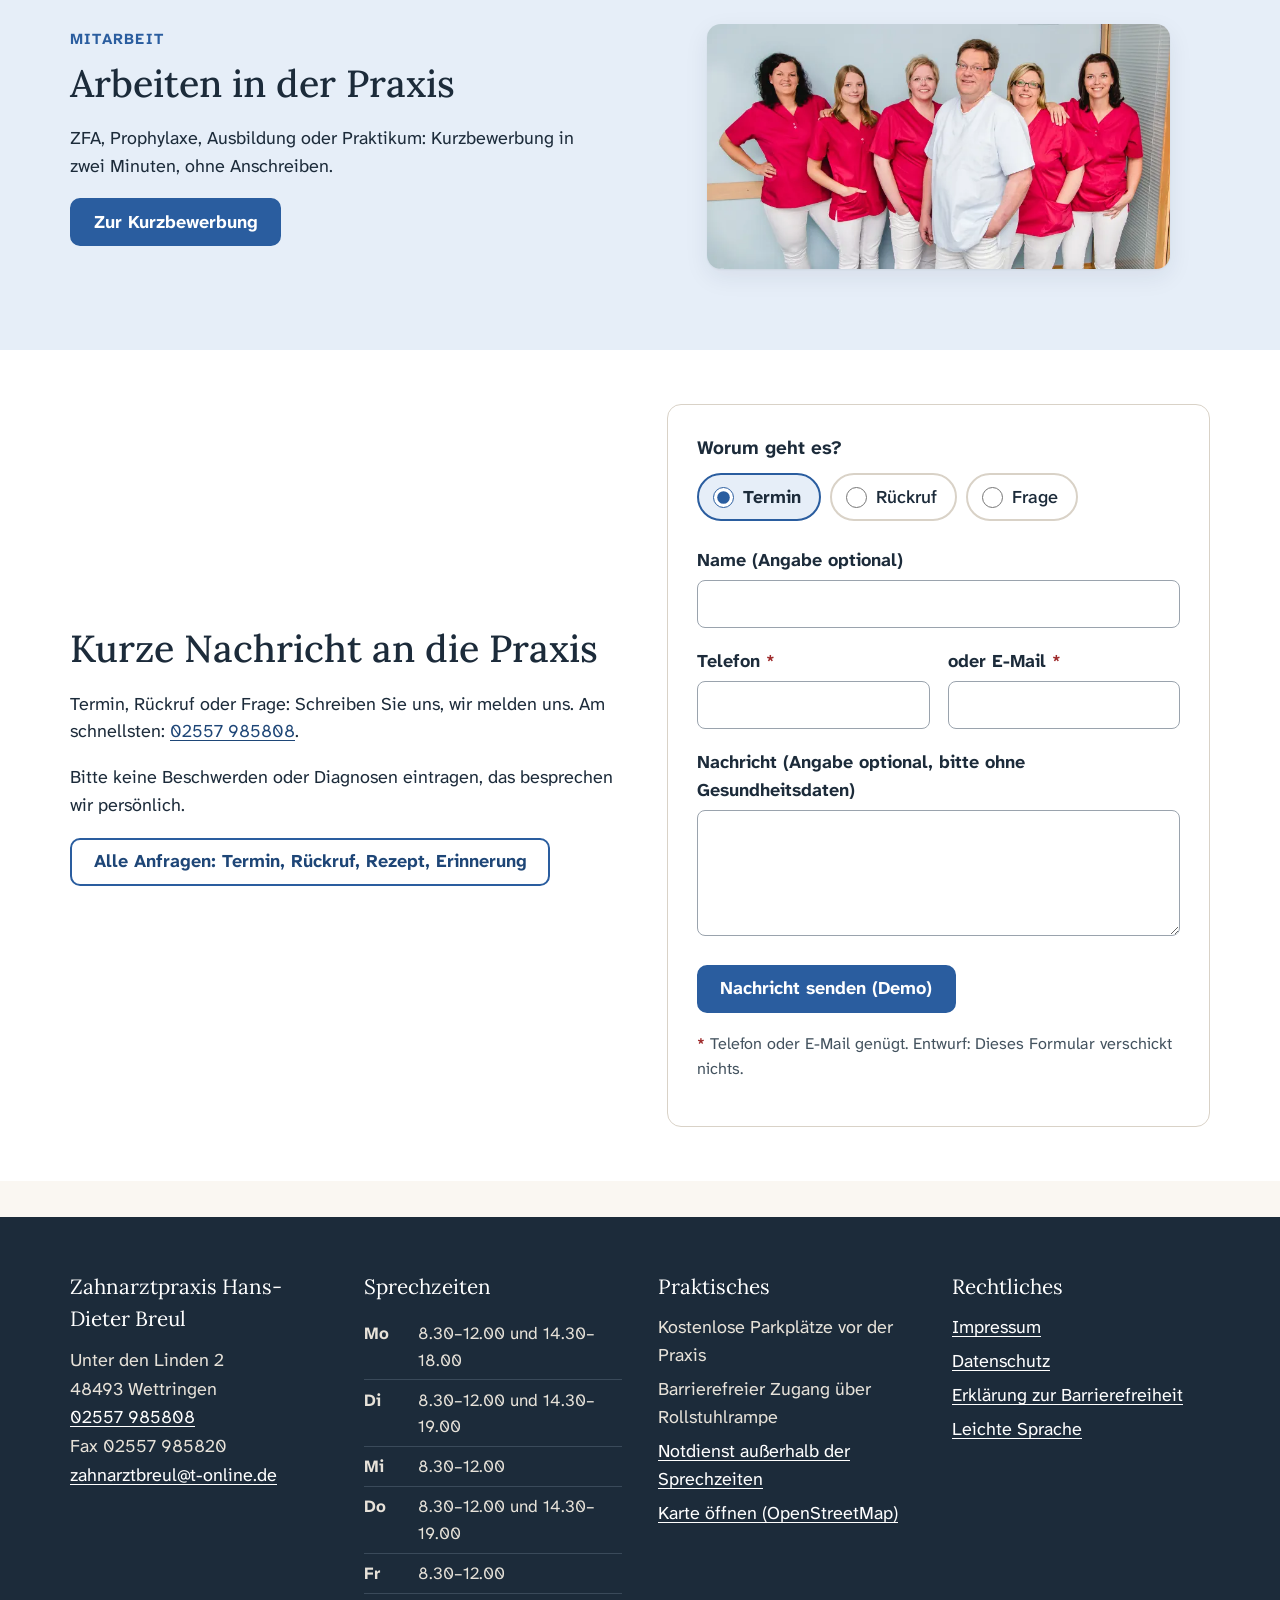
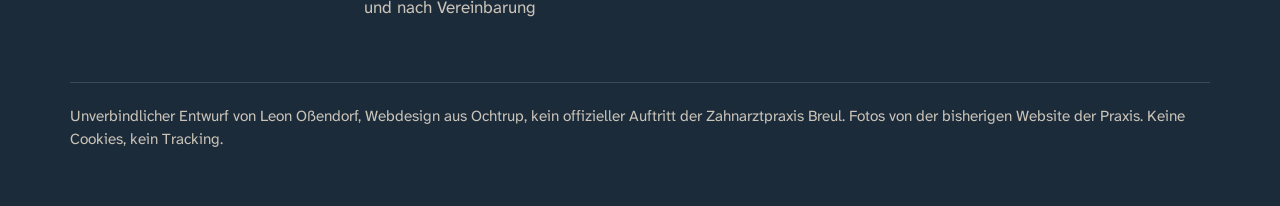
==== commit c7f41775: "Kürzere Texte, klickbare Job-Kacheln, optionale Felder eindeutig Co-Authored-By: Claude Fable 5.1 <n" ====
--- a/index.html
+++ b/index.html
@@ -35,7 +35,7 @@
       </ul>
     </nav>
     <div class="kopf-aktionen">
-      <button class="schrift-knopf" type="button" aria-pressed="false" title="Schrift größer oder kleiner">A<span aria-hidden="true">A</span><span class="sr">Schrift größer</span></button>
+      <button class="schrift-knopf" type="button" aria-pressed="false" aria-label="AA: Schrift größer" title="Schrift größer oder kleiner">A<span aria-hidden="true">A</span></button>
       <a class="knopf knopf-leise" href="tel:+492557985808"><svg viewBox="0 0 24 24" aria-hidden="true" focusable="false"><path d="M6.6 10.8a15.1 15.1 0 0 0 6.6 6.6l2.2-2.2a1 1 0 0 1 1-.25c1.1.37 2.3.57 3.6.57a1 1 0 0 1 1 1V20a1 1 0 0 1-1 1A17 17 0 0 1 3 4a1 1 0 0 1 1-1h3.5a1 1 0 0 1 1 1c0 1.25.2 2.45.57 3.57a1 1 0 0 1-.25 1L6.6 10.8z"/></svg>02557 985808</a>
       <a class="knopf" href="kontakt.html#termin">Termin wünschen</a>
     </div>
@@ -47,10 +47,10 @@
     <div>
       <span class="ueberzeile">Unter den Linden 2 · 48493 Wettringen</span>
       <h1>Zahnarztpraxis Breul</h1>
-      <p class="lead">Seit 1998 sind wir in Wettringen für Sie da. Unsere Aufgabe ist der Erhalt Ihrer Zahn- und Mundgesundheit. Ihr Wohlbefinden und Ihre Sicherheit stehen dabei im Mittelpunkt unserer Arbeit.</p>
+      <p class="lead">Seit 1998 in Wettringen für Sie da. Unsere Aufgabe: der Erhalt Ihrer Zahn- und Mundgesundheit, in Ruhe und mit Zeit für Ihre Fragen.</p>
       <div id="status-heute" class="status">
         <span class="status-punkt" aria-hidden="true"></span>
-        <p><strong>Sprechzeiten</strong><span>Mo 8.30–12.00 und 14.30–18.00 · Di 8.30–12.00 und 14.30–19.00 · Mi 8.30–12.00 · Do 8.30–12.00 und 14.30–19.00 · Fr 8.30–12.00 Uhr, und nach Vereinbarung.</span></p>
+        <p><strong>Sprechzeiten</strong><span>Mo 8.30–12.00 und 14.30–18.00 · Di 8.30–12.00 und 14.30–19.00 · Mi 8.30–12.00 · Do 8.30–12.00 und 14.30–19.00 · Fr 8.30–12.00 Uhr.</span></p>
       </div>
       <div class="knopfreihe">
         <a class="knopf knopf-gross" href="kontakt.html#termin">Termin wünschen</a>
@@ -62,7 +62,7 @@
         <source srcset="img/team-wartezimmer.webp" type="image/webp">
         <img src="img/team-wartezimmer.jpg" width="1000" height="671" alt="Das Praxisteam der Zahnarztpraxis Breul: fünf Mitarbeiterinnen in roten Kasacks und Zahnarzt Hans-Dieter Breul in der Mitte, im Wartezimmer der Praxis." fetchpriority="high">
       </picture>
-      <figcaption>Das Praxisteam im Wartezimmer. Foto von der bisherigen Website der Praxis.</figcaption>
+      <figcaption>Das Praxisteam. Foto von der bisherigen Website.</figcaption>
     </figure>
   </div>
 </section>
@@ -74,19 +74,19 @@
       <a class="einstieg" href="kontakt.html#termin">
         <svg viewBox="0 0 24 24" aria-hidden="true" focusable="false"><rect x="3" y="5" width="18" height="16" rx="2"/><path d="M3 10h18M8 3v4M16 3v4M8 15l2.5 2.5L16 12"/></svg>
         <h3>Termin wünschen</h3>
-        <p>Sie sagen uns, worum es geht und wann es Ihnen passt. Wir rufen zurück und bestätigen den Termin. Auch außerhalb der Sprechzeiten möglich.</p>
+        <p>Terminart und Wunschzeit angeben, wir rufen zurück. Rund um die Uhr möglich.</p>
         <span class="weiter">Terminwunsch senden</span>
       </a>
       <a class="einstieg" href="angst.html">
         <svg viewBox="0 0 24 24" aria-hidden="true" focusable="false"><path d="M12 21s-7-4.6-7-10a4 4 0 0 1 7-2.6A4 4 0 0 1 19 11c0 5.4-7 10-7 10z"/></svg>
         <h3>Angst vor dem Zahnarzt?</h3>
-        <p>Wir nehmen uns Zeit, erklären jeden Schritt und machen Pausen, wenn Sie sie brauchen. Auf Wunsch ist eine Behandlung in Vollnarkose möglich.</p>
+        <p>Erst reden, dann behandeln. Auf Wunsch in Vollnarkose.</p>
         <span class="weiter">So läuft es bei uns ab</span>
       </a>
       <a class="einstieg" href="schmerzen.html">
         <svg viewBox="0 0 24 24" aria-hidden="true" focusable="false"><path d="M12 3 2.5 20h19L12 3z"/><path d="M12 9v5M12 17v.5"/></svg>
         <h3>Schmerzen oder Notfall</h3>
-        <p>Während der Sprechzeiten rufen Sie bitte direkt an. Außerhalb hilft der zahnärztliche Notdienst. Dazu: was bis zum Termin hilft.</p>
+        <p>Jetzt anrufen, außerhalb der Sprechzeiten zum Notdienst.</p>
         <span class="weiter">Notdienst und Soforthilfe</span>
       </a>
     </div>
@@ -98,17 +98,17 @@
     <div class="abschnitt-kopf">
       <span class="ueberzeile">Leistungen</span>
       <h2 id="leistungen-titel">Was wir für Sie tun</h2>
-      <p>Zu jeder Behandlung erklären wir, was sie bringt, wann sie sinnvoll ist und was die Krankenkasse übernimmt. Kurz und verständlich.</p>
+      <p>Zu jeder Behandlung: Was ist das, wann sinnvoll, was zahlt die Kasse.</p>
     </div>
     <div class="raster raster-4">
-      <a class="karte karte-link" href="leistungen.html#vorsorge"><h3>Vorsorge und Zahnreinigung</h3><p>Kontrolle, Bonusheft, professionelle Zahnreinigung für Erwachsene, Jugendliche und Kinder.</p></a>
-      <a class="karte karte-link" href="leistungen.html#fuellungen"><h3>Füllungen</h3><p>Karies entfernen und den Zahn wieder aufbauen, zahnfarben, wenn Sie das wünschen.</p></a>
-      <a class="karte karte-link" href="leistungen.html#zahnersatz"><h3>Zahnersatz</h3><p>Kronen, Brücken und Prothesen, mit Kostenplan vor der Behandlung.</p></a>
-      <a class="karte karte-link" href="leistungen.html#zahnfleisch"><h3>Zahnfleischbehandlung</h3><p>Parodontitis erkennen und behandeln, damit die Zähne fest bleiben.</p></a>
+      <a class="karte karte-link" href="leistungen.html#vorsorge"><h3>Vorsorge und Zahnreinigung</h3><p>Kontrolle, Bonusheft, professionelle Zahnreinigung.</p></a>
+      <a class="karte karte-link" href="leistungen.html#fuellungen"><h3>Füllungen</h3><p>Karies entfernen, Zahn aufbauen, auf Wunsch zahnfarben.</p></a>
+      <a class="karte karte-link" href="leistungen.html#zahnersatz"><h3>Zahnersatz</h3><p>Kronen, Brücken, Prothesen mit Kostenplan vorab.</p></a>
+      <a class="karte karte-link" href="leistungen.html#zahnfleisch"><h3>Zahnfleischbehandlung</h3><p>Parodontitis erkennen und behandeln.</p></a>
       <a class="karte karte-link" href="leistungen.html#wurzel"><h3>Wurzelbehandlung</h3><p>Entzündete Zähne erhalten statt ziehen.</p></a>
-      <a class="karte karte-link" href="leistungen.html#schienen"><h3>Schienen und Schnarcherschienen</h3><p>Bei Zähneknirschen, Kiefergelenkbeschwerden und Schnarchen.</p></a>
-      <a class="karte karte-link" href="leistungen.html#narkose"><h3>Behandlung in Vollnarkose</h3><p>In Zusammenarbeit mit einer Fachpraxis für Anästhesie, für Angstpatienten und größere Behandlungen.</p></a>
-      <a class="karte karte-link" href="leistungen.html#kinder"><h3>Kinder und Jugendliche</h3><p>Früh anfangen, spielerisch gewöhnen, Zähne versiegeln.</p></a>
+      <a class="karte karte-link" href="leistungen.html#schienen"><h3>Schienen und Schnarcherschienen</h3><p>Bei Knirschen, Kieferschmerzen und Schnarchen.</p></a>
+      <a class="karte karte-link" href="leistungen.html#narkose"><h3>Behandlung in Vollnarkose</h3><p>Mit einer Fachpraxis für Anästhesie.</p></a>
+      <a class="karte karte-link" href="leistungen.html#kinder"><h3>Kinder und Jugendliche</h3><p>Früh gewöhnen, Zähne versiegeln.</p></a>
     </div>
   </div>
 </section>
@@ -118,18 +118,22 @@
     <div>
       <span class="ueberzeile">Vorsorge</span>
       <h2 id="recall-titel">Wir erinnern Sie an die Kontrolle</h2>
-      <p>Zweimal im Jahr zur Kontrolle, das zahlt die Krankenkasse, und jeder Stempel im Bonusheft erhöht später den Zuschuss für Zahnersatz. Damit Sie keinen Termin vergessen, erinnern wir Sie auf Wunsch, wenn die nächste Vorsorge ansteht: per Brief, Anruf oder E-Mail, wie Sie möchten.</p>
+      <ul class="liste-haken">
+        <li>Zweimal im Jahr zur Kontrolle, das zahlt die Kasse.</li>
+        <li>Jeder Stempel im Bonusheft erhöht den Zuschuss für Zahnersatz.</li>
+        <li>Auf Wunsch erinnern wir Sie: per Anruf, E-Mail oder Brief.</li>
+      </ul>
       <p><a class="knopf" href="kontakt.html#erinnerung">Erinnerung einrichten</a></p>
     </div>
     <div class="karte karte-ruhig">
-      <h3>So viel Zuschuss gibt es für Zahnersatz</h3>
+      <h3>Zuschuss für Zahnersatz</h3>
       <table class="tabelle" aria-label="Festzuschuss der Krankenkasse für Zahnersatz je nach Bonusheft">
         <tr><th scope="col">Bonusheft</th><th scope="col">Zuschuss der Kasse</th></tr>
         <tr><td>ohne</td><td>60 % der Regelversorgung</td></tr>
         <tr><td>5 Jahre lückenlos</td><td>70 %</td></tr>
         <tr><td>10 Jahre lückenlos</td><td>75 %</td></tr>
       </table>
-      <p class="klein">Festzuschuss-Regelung der gesetzlichen Krankenkassen seit Oktober 2020. Für Kinder und Jugendliche gilt eine Kontrolle im Jahr.</p>
+      <p class="klein">Festzuschuss der gesetzlichen Kassen seit Oktober 2020.</p>
     </div>
   </div>
 </section>
@@ -140,8 +144,9 @@
       <div>
         <span class="ueberzeile">Praxis und Team</span>
         <h2 id="praxis-titel">Seit 1998 in Wettringen</h2>
-        <p>Zahnarzt Hans-Dieter Breul und sein Team behandeln Sie in hellen, ruhigen Räumen Unter den Linden 2. Die Hygiene der Praxis entspricht den Vorgaben der Zahnärztekammer Westfalen-Lippe; das hat die Kammer 2018 schriftlich bestätigt.</p>
         <ul class="liste-haken">
+          <li>Zahnarzt Hans-Dieter Breul und fünf Mitarbeiterinnen</li>
+          <li>Hygiene von der Zahnärztekammer bestätigt (2018)</li>
           <li>Kostenlose Parkplätze direkt vor der Praxis</li>
           <li>Barrierefreier Zugang über eine Rollstuhlrampe</li>
           <li>Abendsprechstunde dienstags und donnerstags bis 19 Uhr</li>
@@ -167,9 +172,9 @@
       <h2 id="gut-titel">Damit der Besuch leicht fällt</h2>
     </div>
     <div class="raster raster-3">
-      <div class="karte"><h3>Zum ersten Mal bei uns?</h3><p>Bringen Sie Ihre Versichertenkarte und, falls vorhanden, Bonusheft, Allergiepass und eine Liste Ihrer Medikamente mit. Kommen Sie gern zehn Minuten früher für den Aufnahmebogen.</p></div>
-      <div class="karte"><h3>Schrift zu klein?</h3><p>Oben rechts finden Sie den Knopf <strong>A A</strong>. Damit wird die Schrift auf allen Seiten größer. Die Seite merkt sich Ihre Wahl.</p></div>
-      <div class="karte"><h3>Leichte Sprache</h3><p>Die wichtigsten Informationen zur Praxis gibt es auch in <a href="leichte-sprache.html">Leichter Sprache</a>.</p></div>
+      <div class="karte"><h3>Zum ersten Mal bei uns?</h3><p>Mitbringen: Versichertenkarte, Bonusheft, Allergiepass, Medikamentenliste.</p></div>
+      <div class="karte"><h3>Schrift zu klein?</h3><p>Oben rechts auf <strong>A A</strong> tippen. Die Seite merkt sich Ihre Wahl.</p></div>
+      <div class="karte"><h3>Leichte Sprache</h3><p>Das Wichtigste gibt es auch in <a href="leichte-sprache.html">Leichter Sprache</a>.</p></div>
     </div>
   </div>
 </section>
@@ -179,7 +184,7 @@
     <div>
       <span class="ueberzeile">Mitarbeit</span>
       <h2 id="jobs-titel">Arbeiten in der Praxis</h2>
-      <p>Zahnmedizinische Fachangestellte, Prophylaxe, Ausbildung oder Praktikum: Wer in Wettringen in einem kleinen, eingespielten Team arbeiten möchte, kann sich in zwei Minuten vom Handy aus melden. Ohne Anschreiben, ohne Hürden.</p>
+      <p>ZFA, Prophylaxe, Ausbildung oder Praktikum: Kurzbewerbung in zwei Minuten, ohne Anschreiben.</p>
       <p><a class="knopf" href="jobs.html">Zur Kurzbewerbung</a></p>
     </div>
     <figure class="bild-rund">
@@ -193,8 +198,8 @@
     <div class="zwei">
       <div>
         <h2 id="kurzform-titel">Kurze Nachricht an die Praxis</h2>
-        <p>Sie möchten einen Termin, einen Rückruf oder haben eine Frage? Schreiben Sie uns, wir melden uns. Am schnellsten geht es telefonisch unter <a href="tel:+492557985808">02557 985808</a>.</p>
-        <p class="klein">Bitte beschreiben Sie hier keine Beschwerden oder Diagnosen. Das besprechen wir in Ruhe am Telefon oder in der Praxis.</p>
+        <p>Termin, Rückruf oder Frage: Schreiben Sie uns, wir melden uns. Am schnellsten: <a href="tel:+492557985808">02557 985808</a>.</p>
+        <p>Bitte keine Beschwerden oder Diagnosen eintragen, das besprechen wir persönlich.</p>
         <p><a href="kontakt.html" class="knopf knopf-leise">Alle Anfragen: Termin, Rückruf, Rezept, Erinnerung</a></p>
       </div>
       <form class="formular demo" data-bestaetigung="kurzform-ok" aria-describedby="kurzform-hinweis">
@@ -207,12 +212,12 @@
             <label class="chip"><input type="radio" name="kurz-anliegen" value="Frage">Frage</label>
           </div>
         </fieldset>
-        <div class="feld"><label for="kf-name">Name <span class="tipp">freiwillig</span></label><input id="kf-name" name="name" type="text" autocomplete="name"></div>
+        <div class="feld"><label for="kf-name">Name (Angabe optional)</label><input id="kf-name" name="name" type="text" autocomplete="name"></div>
         <div class="zwei-felder">
           <div class="feld"><label for="kf-tel">Telefon <span class="pflicht" aria-hidden="true">*</span></label><input id="kf-tel" name="telefon" type="tel" autocomplete="tel" inputmode="tel"></div>
           <div class="feld"><label for="kf-mail">oder E-Mail <span class="pflicht" aria-hidden="true">*</span></label><input id="kf-mail" name="email" type="email" autocomplete="email" inputmode="email"></div>
         </div>
-        <div class="feld"><label for="kf-text">Nachricht <span class="tipp">freiwillig, bitte ohne Gesundheitsdaten</span></label><textarea id="kf-text" name="nachricht" rows="3"></textarea></div>
+        <div class="feld"><label for="kf-text">Nachricht (Angabe optional, bitte ohne Gesundheitsdaten)</label><textarea id="kf-text" name="nachricht" rows="3"></textarea></div>
         <button class="knopf" type="submit">Nachricht senden (Demo)</button>
         <p id="kurzform-hinweis" class="formular-hinweis"><span class="pflicht" aria-hidden="true">*</span> Telefon oder E-Mail genügt. Entwurf: Dieses Formular verschickt nichts.</p>
       </form>
--- a/css/main.css
+++ b/css/main.css
@@ -43,7 +43,7 @@
 .sr{position:absolute!important;width:1px;height:1px;padding:0;margin:-1px;overflow:hidden;clip:rect(0,0,0,0);white-space:nowrap;border:0}
 .skip{position:absolute;left:1rem;top:-5rem;background:var(--tinte);color:#fff;padding:.7rem 1rem;border-radius:8px;z-index:100;font-weight:700}
 .skip:focus{top:1rem}
-.klein{font-size:.9rem;color:var(--tinte-2)}
+.klein{font-size:.95rem;color:var(--tinte-2)}
 .lead{font-size:1.15rem;max-width:60ch}
 .serif{font-family:var(--serif)}
 .mitte{text-align:center}
@@ -144,6 +144,12 @@
 .karte-link h3{color:var(--blau-dunkel)}
 .karte-link .weiter{font-weight:700;text-decoration:underline;text-underline-offset:.15em;color:var(--blau-dunkel)}
 .karte-ruhig{background:var(--flaeche-2);border-color:transparent}
+.karte-knopf{display:block;width:100%;text-align:left;font:inherit;color:inherit;cursor:pointer;transition:box-shadow .2s,border-color .2s}
+.karte-knopf:hover{box-shadow:var(--schatten);border-color:var(--blau)}
+.karte-knopf h3{color:var(--blau-dunkel)}
+.karte-knopf .weiter{display:inline-block;margin-top:.5rem;font-weight:700;color:var(--blau-dunkel);text-decoration:underline;text-underline-offset:.15em}
+.chip input:focus-visible{outline:3px solid var(--fokus);outline-offset:2px}
+.formular{scroll-margin-top:1.5rem}
 
 /* Zweispaltig Text/Bild */
 .zwei{display:grid;gap:2rem;align-items:center}
@@ -227,6 +233,19 @@
 .weiche[hidden]{display:none}
 .kurzform{padding:3rem 0}
 
+/* Team: Steckbriefe */
+.steckbriefe{list-style:none;padding:0;margin:0;display:grid;gap:1.1rem}
+@media (min-width:640px){.steckbriefe{grid-template-columns:repeat(2,1fr)}}
+@media (min-width:1000px){.steckbriefe{grid-template-columns:repeat(3,1fr)}}
+.steckbrief{background:var(--flaeche);border:1px solid var(--linie);border-radius:var(--radius);overflow:hidden;margin:0;display:flex;flex-direction:column}
+.steckbrief img,.steckbrief .platzhalter{width:100%;aspect-ratio:4/3;object-fit:cover;object-position:50% 20%;display:block}
+.steckbrief .platzhalter{background:var(--blau-hell);color:var(--blau-dunkel);display:grid;place-items:center;font-family:var(--serif);font-size:2.4rem;font-weight:600}
+.steckbrief-text{padding:1rem 1.2rem 1.2rem}
+.steckbrief h3{margin:0 0 .15rem;font-family:var(--serif);font-weight:600;font-size:1.15rem}
+.steckbrief .rolle{color:var(--tinte-2);margin:0 0 .6rem;font-size:.95rem}
+.steckbrief .beispiel{margin:0;font-size:.95rem;border-top:1px solid var(--linie);padding-top:.6rem}
+.marke-beispiel{display:inline-block;font-size:.72rem;font-weight:700;letter-spacing:.06em;text-transform:uppercase;color:var(--tinte-2);background:var(--flaeche-2);border-radius:4px;padding:.1rem .4rem;margin-right:.3rem;vertical-align:middle}
+
 /* Team */
 .personen{display:grid;gap:1rem}
 @media (min-width:600px){.personen{grid-template-columns:repeat(auto-fit,minmax(14rem,1fr))}}
